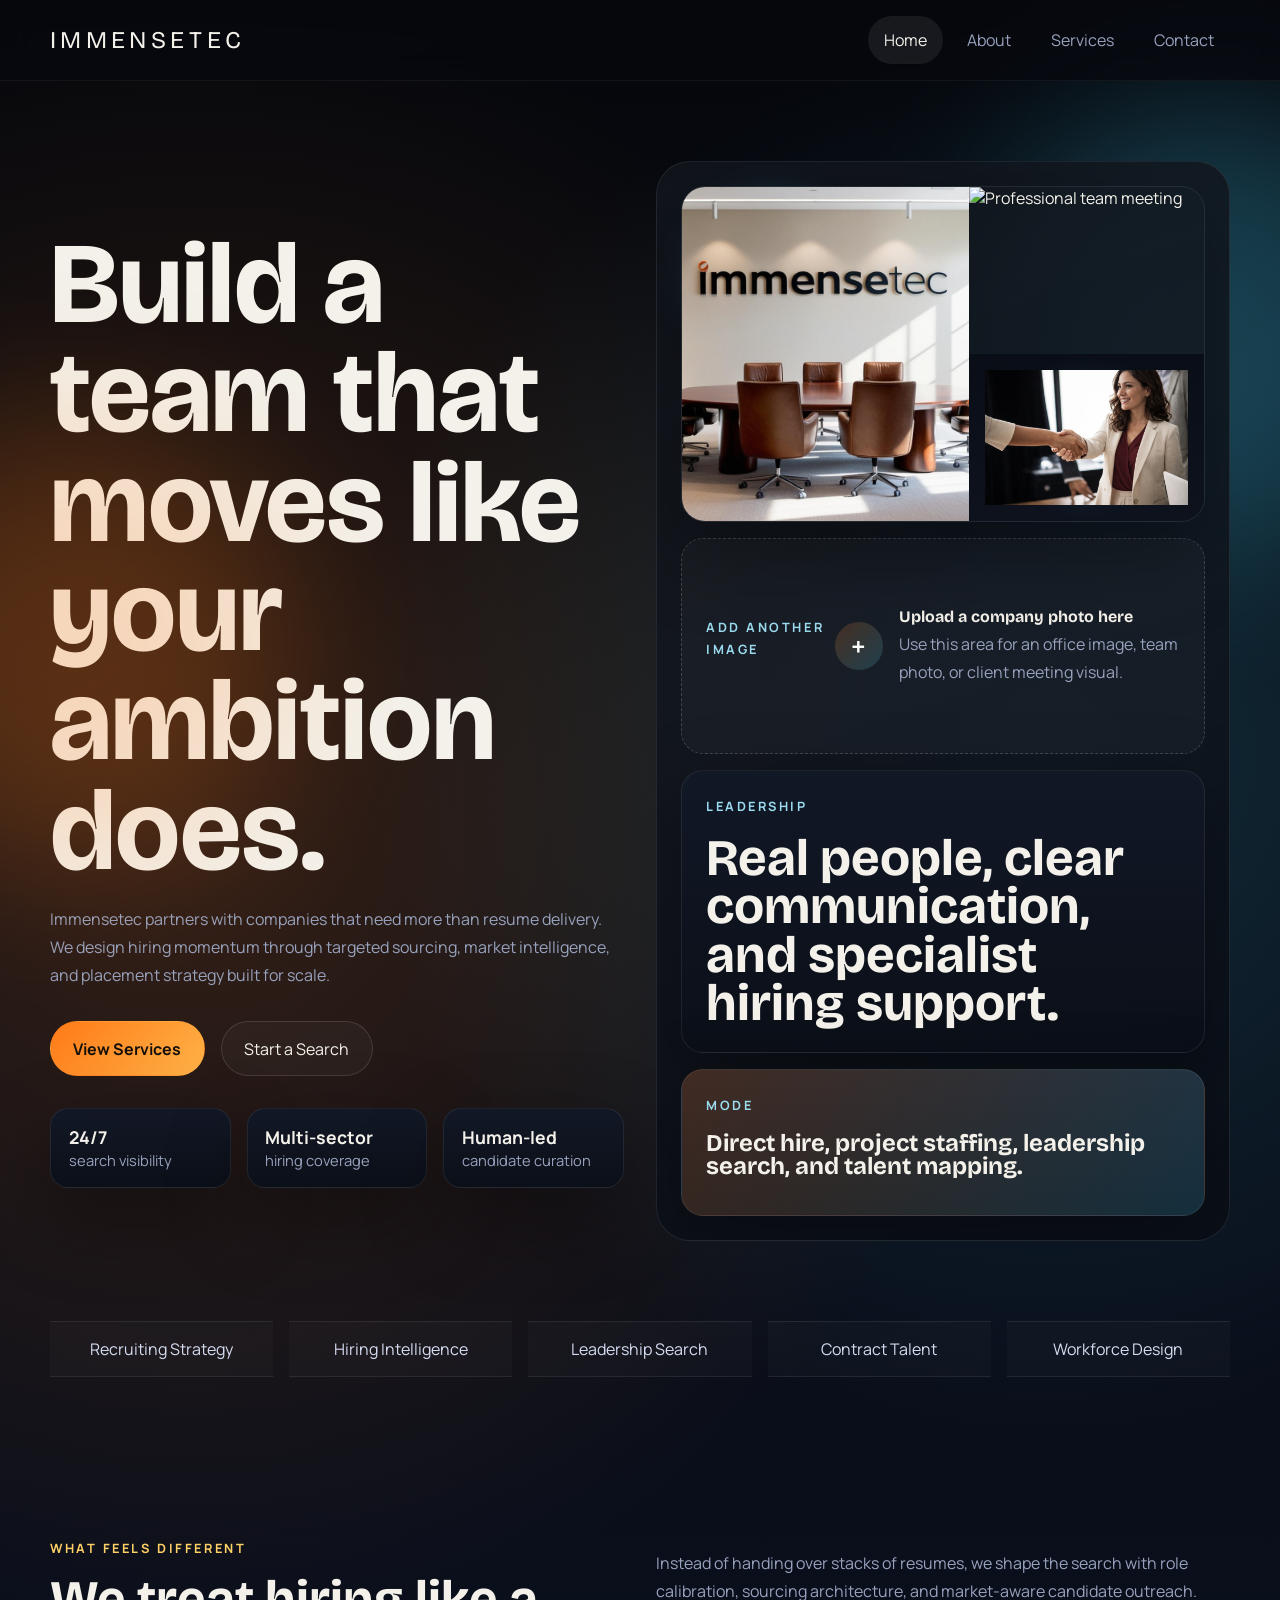
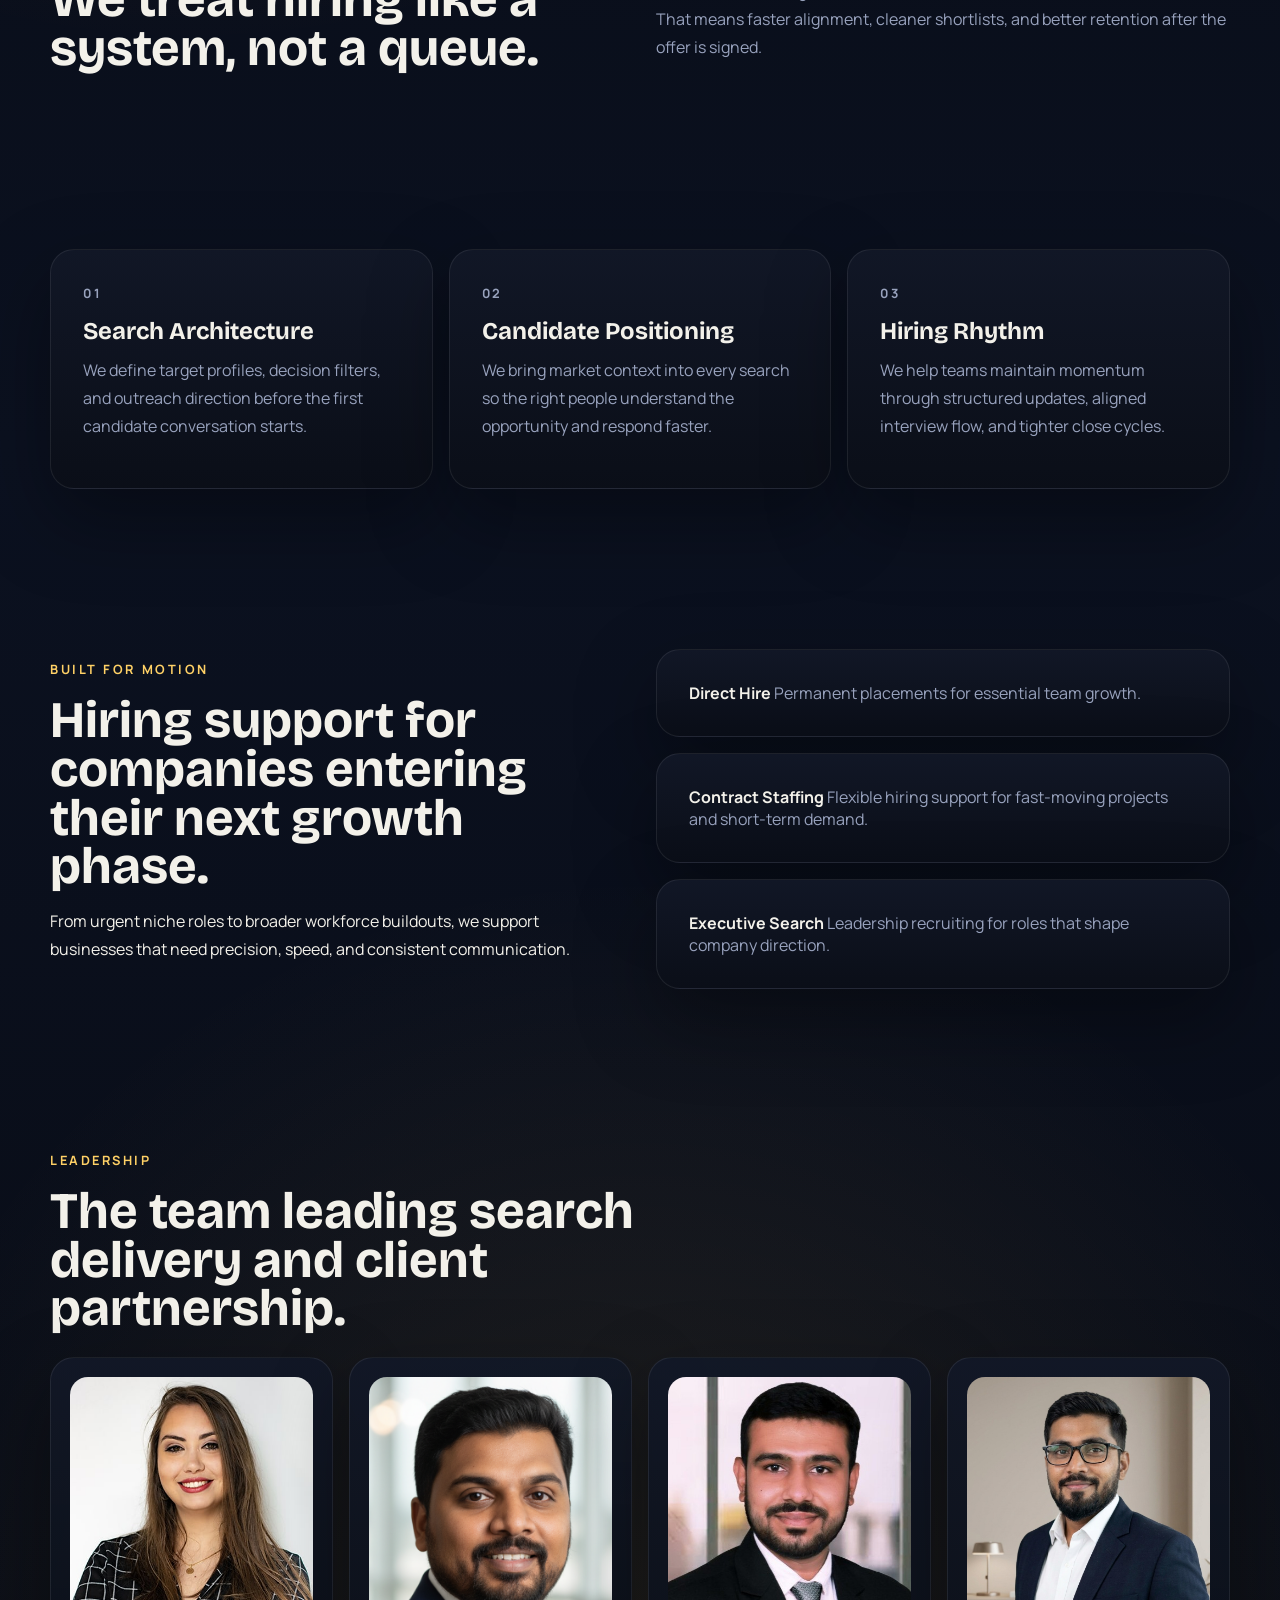
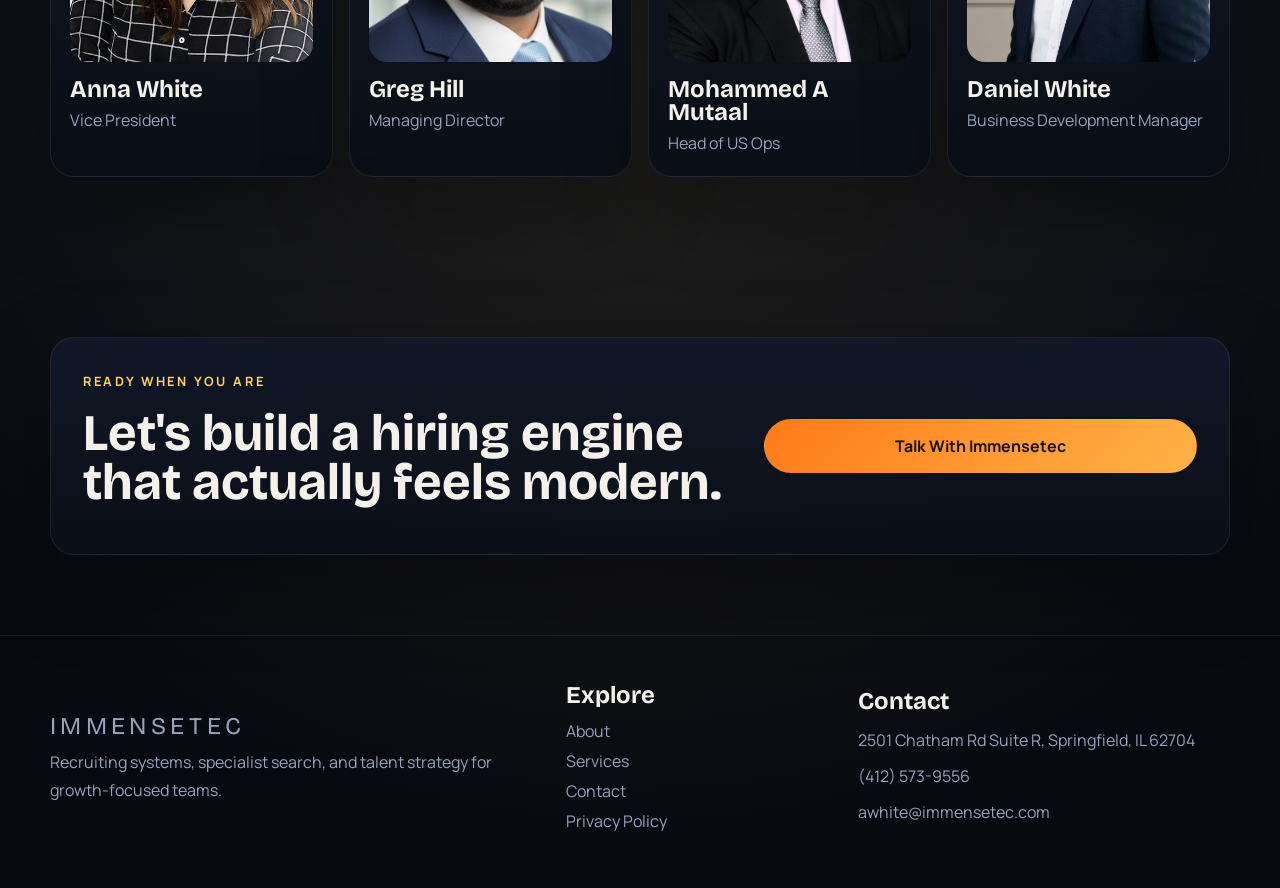
==== index.html @ 8c9cf2b8 "Initial Immensetec website" ====
<!DOCTYPE html>
<html lang="en">
<head>
  <meta charset="UTF-8">
  <meta name="viewport" content="width=device-width, initial-scale=1.0">
  <title>Immensetec | Talent Systems for Fast-Moving Teams</title>
  <meta name="description" content="Immensetec delivers modern recruiting systems, specialist hiring support, and workforce strategy for companies ready to scale with precision.">
  <link rel="preconnect" href="https://fonts.googleapis.com">
  <link rel="preconnect" href="https://fonts.gstatic.com" crossorigin>
  <link href="https://fonts.googleapis.com/css2?family=Bricolage+Grotesque:wght@400;500;600;700;800&family=Manrope:wght@400;500;600;700;800&display=swap" rel="stylesheet">
  <link rel="stylesheet" href="styles.css">
</head>
<body>
  <div class="site-shell">
    <header class="site-header">
      <div class="container nav-bar">
        <a href="index.html" class="brand">IMMENSETEC</a>
        <nav class="site-nav" aria-label="Main navigation">
          <a href="index.html" class="active">Home</a>
          <a href="about.html">About</a>
          <a href="services.html">Services</a>
          <a href="contact.html">Contact</a>
        </nav>
      </div>
    </header>

    <main>
      <section class="hero-section">
        <div class="container hero-layout">
          <div class="hero-copy">
            <p class="kicker"></p>
            <h1>Build a team that moves like your ambition does.</h1>
            <p class="hero-text">
              Immensetec partners with companies that need more than resume delivery.
              We design hiring momentum through targeted sourcing, market intelligence,
              and placement strategy built for scale.
            </p>
            <div class="hero-actions">
              <a href="services.html" class="button button-primary">View Services</a>
              <a href="contact.html" class="button button-secondary">Start a Search</a>
            </div>
            <div class="signal-row">
              <div>
                <strong>24/7</strong>
                <span>search visibility</span>
              </div>
              <div>
                <strong>Multi-sector</strong>
                <span>hiring coverage</span>
              </div>
              <div>
                <strong>Human-led</strong>
                <span>candidate curation</span>
              </div>
            </div>
          </div>

          <div class="hero-panel">
            <div class="panel-glow"></div>
            <div class="photo-mosaic">
              <figure class="mosaic-primary">
                <img src="images/office-cabin.jpeg" alt="Immensetec office space">
              </figure>
              <figure class="mosaic-secondary">
                <img src="images/home-photo-2.jpg" alt="Professional team meeting">
              </figure>
              <figure class="mosaic-tertiary">
                <img src="images/home-photo-3.png" alt="Recruiting workflow visual">
              </figure>
            </div>
            <div class="upload-photo-box">
              <p class="mini-label">Add another image</p>
              <div class="upload-box-inner">
                <span class="upload-icon">+</span>
                <div>
                  <strong>Upload a company photo here</strong>
                  <p>Use this area for an office image, team photo, or client meeting visual.</p>
                </div>
              </div>
            </div>
            <div class="insight-grid">
              <article class="insight-card">
                <p class="mini-label">Leadership</p>
                <h2>Real people, clear communication, and specialist hiring support.</h2>
              </article>
              <article class="insight-card accent-card">
                <p class="mini-label">Mode</p>
                <h3>Direct hire, project staffing, leadership search, and talent mapping.</h3>
              </article>
            </div>
          </div>
        </div>
      </section>

      <section class="strip-section">
        <div class="container strip-grid">
          <span>Recruiting Strategy</span>
          <span>Hiring Intelligence</span>
          <span>Leadership Search</span>
          <span>Contract Talent</span>
          <span>Workforce Design</span>
        </div>
      </section>

      <section class="content-section">
        <div class="container story-layout">
          <div class="story-block">
            <p class="kicker">What feels different</p>
            <h2>We treat hiring like a system, not a queue.</h2>
          </div>
          <div class="story-block story-copy">
            <p>
              Instead of handing over stacks of resumes, we shape the search with
              role calibration, sourcing architecture, and market-aware candidate
              outreach. That means faster alignment, cleaner shortlists, and better
              retention after the offer is signed.
            </p>
          </div>
        </div>
      </section>

      <section class="content-section">
        <div class="container cards-layout">
          <article class="feature-card">
            <p class="card-index">01</p>
            <h3>Search Architecture</h3>
            <p>We define target profiles, decision filters, and outreach direction before the first candidate conversation starts.</p>
          </article>
          <article class="feature-card">
            <p class="card-index">02</p>
            <h3>Candidate Positioning</h3>
            <p>We bring market context into every search so the right people understand the opportunity and respond faster.</p>
          </article>
          <article class="feature-card">
            <p class="card-index">03</p>
            <h3>Hiring Rhythm</h3>
            <p>We help teams maintain momentum through structured updates, aligned interview flow, and tighter close cycles.</p>
          </article>
        </div>
      </section>

      <section class="content-section metrics-section">
        <div class="container metrics-layout">
          <div class="metrics-copy">
            <p class="kicker">Built for motion</p>
            <h2>Hiring support for companies entering their next growth phase.</h2>
            <p>
              From urgent niche roles to broader workforce buildouts, we support
              businesses that need precision, speed, and consistent communication.
            </p>
          </div>
          <div class="metrics-stack">
            <div class="metric-card">
              <strong>Direct Hire</strong>
              <span>Permanent placements for essential team growth.</span>
            </div>
            <div class="metric-card">
              <strong>Contract Staffing</strong>
              <span>Flexible hiring support for fast-moving projects and short-term demand.</span>
            </div>
            <div class="metric-card">
              <strong>Executive Search</strong>
              <span>Leadership recruiting for roles that shape company direction.</span>
            </div>
          </div>
        </div>
      </section>

      <section class="content-section">
        <div class="container">
          <div class="section-intro">
            <p class="kicker">Leadership</p>
            <h2>The team leading search delivery and client partnership.</h2>
          </div>
          <div class="team-showcase leadership-showcase">
            <article class="profile-card">
              <div class="profile-photo">
                <img src="images/team/anna-white.jpg" alt="Anna White">
              </div>
              <h3>Anna White</h3>
              <p>Vice President</p>
            </article>
            <article class="profile-card">
              <div class="profile-photo">
                <img src="images/team/faiyaz.png" alt="Greg Hill">
              </div>
              <h3>Greg Hill</h3>
              <p>Managing Director</p>
            </article>
            <article class="profile-card">
              <div class="profile-photo">
                <img src="images/team/mutaal.jpg" alt="Mohammed A Mutaal">
              </div>
              <h3>Mohammed A Mutaal</h3>
              <p>Head of US Ops</p>
            </article>
            <article class="profile-card">
              <div class="profile-photo">
                <img src="images/team/daniel-white.jpeg" alt="Daniel White">
              </div>
              <h3>Daniel White</h3>
              <p>Business Development Manager</p>
            </article>
          </div>
        </div>
      </section>

      <section class="content-section">
        <div class="container cta-band">
          <div>
            <p class="kicker">Ready when you are</p>
            <h2>Let's build a hiring engine that actually feels modern.</h2>
          </div>
          <a href="contact.html" class="button button-primary">Talk With Immensetec</a>
        </div>
      </section>
    </main>

    <footer class="site-footer">
      <div class="container footer-layout">
        <div>
          <a href="index.html" class="brand footer-brand">IMMENSETEC</a>
          <p>Recruiting systems, specialist search, and talent strategy for growth-focused teams.</p>
        </div>
        <div>
          <h3>Explore</h3>
          <a href="about.html">About</a>
          <a href="services.html">Services</a>
          <a href="contact.html">Contact</a>
          <a href="privacy-policy.html">Privacy Policy</a>
        </div>
        <div>
          <h3>Contact</h3>
          <p>2501 Chatham Rd Suite R, Springfield, IL 62704</p>
          <p>(412) 573-9556</p>
          <p>awhite@immensetec.com</p>
        </div>
      </div>
    </footer>
  </div>
</body>
</html>
---- styles.css ----
:root {
  --bg: #07090f;
  --bg-soft: #0d111b;
  --panel: rgba(15, 20, 32, 0.84);
  --panel-strong: #101626;
  --panel-alt: #161c2e;
  --text: #f3f1ea;
  --muted: #98a2bd;
  --line: rgba(255, 255, 255, 0.08);
  --glow-a: #ff7a18;
  --glow-b: #47d7ff;
  --glow-c: #ffd166;
  --shadow: 0 30px 80px rgba(0, 0, 0, 0.35);
  --radius-xl: 34px;
  --radius-lg: 24px;
  --radius-md: 18px;
}

* {
  box-sizing: border-box;
}

html {
  scroll-behavior: smooth;
}

body {
  margin: 0;
  color: var(--text);
  font-family: "Manrope", sans-serif;
  background:
    radial-gradient(circle at 15% 20%, rgba(255, 122, 24, 0.18), transparent 24%),
    radial-gradient(circle at 82% 18%, rgba(71, 215, 255, 0.16), transparent 20%),
    radial-gradient(circle at 50% 80%, rgba(255, 209, 102, 0.1), transparent 24%),
    linear-gradient(180deg, #05070c 0%, #0b1120 50%, #07090f 100%);
  min-height: 100vh;
}

a {
  color: inherit;
  text-decoration: none;
}

button,
input,
textarea {
  font: inherit;
}

.site-shell {
  position: relative;
  overflow: clip;
}

.site-shell::before,
.site-shell::after {
  content: "";
  position: absolute;
  inset: auto;
  width: 28rem;
  height: 28rem;
  border-radius: 50%;
  filter: blur(80px);
  opacity: 0.22;
  pointer-events: none;
}

.site-shell::before {
  top: 6rem;
  right: -10rem;
  background: var(--glow-b);
}

.site-shell::after {
  top: 26rem;
  left: -10rem;
  background: var(--glow-a);
}

.container {
  width: min(1180px, calc(100% - 2rem));
  margin: 0 auto;
}

.site-header {
  position: sticky;
  top: 0;
  z-index: 20;
  background: rgba(7, 9, 15, 0.72);
  backdrop-filter: blur(18px);
  border-bottom: 1px solid rgba(255, 255, 255, 0.05);
}

.nav-bar {
  display: flex;
  align-items: center;
  justify-content: space-between;
  gap: 1rem;
  padding: 1rem 0;
}

.brand {
  font-family: "Bricolage Grotesque", sans-serif;
  font-size: 1.5rem;
  letter-spacing: 0.18em;
}

.site-nav {
  display: flex;
  flex-wrap: wrap;
  gap: 0.5rem;
}

.site-nav a {
  padding: 0.8rem 1rem;
  border-radius: 999px;
  color: var(--muted);
  transition: 0.25s ease;
}

.site-nav a:hover,
.site-nav a.active {
  color: var(--text);
  background: rgba(255, 255, 255, 0.07);
}

.hero-section,
.content-section,
.page-hero,
.strip-section {
  padding: 5rem 0;
}

.hero-layout,
.metrics-layout,
.contact-layout,
.dual-panel,
.story-layout,
.timeline-layout {
  display: grid;
  grid-template-columns: repeat(2, minmax(0, 1fr));
  gap: 2rem;
  align-items: center;
}

.hero-copy h1,
.page-hero-card h1,
h2,
h3 {
  margin-top: 0;
  font-family: "Bricolage Grotesque", sans-serif;
  line-height: 0.95;
}

.hero-copy h1,
.page-hero-card h1 {
  margin-bottom: 1.2rem;
  font-size: clamp(3.5rem, 9vw, 7.5rem);
}

h2 {
  margin-bottom: 1rem;
  font-size: clamp(2rem, 4vw, 3.4rem);
}

h3 {
  margin-bottom: 0.8rem;
  font-size: 1.5rem;
}

p {
  margin-top: 0;
  line-height: 1.75;
}

.hero-text,
.story-copy p,
.page-hero-card p,
.surface-card p,
.feature-card p,
.service-panel p,
.metric-card span,
.site-footer p,
.site-footer a {
  color: var(--muted);
}

.kicker,
.mini-label,
.card-index {
  margin: 0 0 1rem;
  text-transform: uppercase;
  letter-spacing: 0.2em;
  font-size: 0.8rem;
  font-weight: 700;
}

.kicker {
  color: var(--glow-c);
}

.mini-label {
  color: #9cdcf0;
}

.card-index {
  color: #ffb26b;
}

.hero-actions {
  display: flex;
  flex-wrap: wrap;
  gap: 1rem;
  margin: 2rem 0;
}

.button {
  display: inline-flex;
  align-items: center;
  justify-content: center;
  min-height: 50px;
  padding: 0.95rem 1.4rem;
  border: 1px solid transparent;
  border-radius: 999px;
  cursor: pointer;
  transition: transform 0.25s ease, border-color 0.25s ease, background 0.25s ease;
}

.button:hover {
  transform: translateY(-2px);
}

.button-primary {
  background: linear-gradient(135deg, #ff7a18 0%, #ffb347 100%);
  color: #16100a;
  font-weight: 700;
}

.button-secondary {
  background: rgba(255, 255, 255, 0.03);
  border-color: rgba(255, 255, 255, 0.12);
  color: var(--text);
}

.signal-row,
.strip-grid,
.cards-layout,
.footer-layout {
  display: grid;
  gap: 1rem;
}

.signal-row {
  grid-template-columns: repeat(3, minmax(0, 1fr));
}

.signal-row div,
.metric-card,
.feature-card,
.surface-card,
.service-panel,
.page-hero-card,
.insight-card,
.cta-band {
  border: 1px solid var(--line);
  background: linear-gradient(180deg, rgba(18, 24, 39, 0.95) 0%, rgba(11, 15, 24, 0.95) 100%);
  box-shadow: var(--shadow);
}

.signal-row div {
  padding: 1rem 1.1rem;
  border-radius: var(--radius-md);
}

.signal-row strong {
  display: block;
  font-size: 1.1rem;
}

.signal-row span {
  color: var(--muted);
  font-size: 0.92rem;
}

.hero-panel {
  position: relative;
  padding: 1.5rem;
  min-height: 30rem;
  border-radius: var(--radius-xl);
  background:
    linear-gradient(160deg, rgba(255, 255, 255, 0.04), rgba(255, 255, 255, 0.01)),
    rgba(8, 12, 20, 0.8);
  border: 1px solid rgba(255, 255, 255, 0.08);
  overflow: hidden;
}

.panel-glow {
  position: absolute;
  inset: 1rem auto auto 1rem;
  width: 12rem;
  height: 12rem;
  border-radius: 50%;
  background: radial-gradient(circle, rgba(71, 215, 255, 0.4) 0%, rgba(71, 215, 255, 0) 70%);
  filter: blur(18px);
}

.photo-mosaic {
  position: relative;
  display: grid;
  grid-template-columns: 1.1fr 0.9fr;
  grid-template-rows: 1fr 1fr;
  gap: 0;
  align-items: stretch;
  overflow: hidden;
  border-radius: 24px;
  border: 1px solid rgba(255, 255, 255, 0.08);
  box-shadow: var(--shadow);
}

.photo-mosaic figure {
  margin: 0;
  overflow: hidden;
  min-width: 0;
  min-height: 0;
}

.photo-mosaic img,
.profile-photo img {
  width: 100%;
  height: 100%;
  object-fit: cover;
  display: block;
}

.mosaic-primary img {
  object-position: center;
}

.mosaic-secondary img {
  object-position: center 28%;
}

.mosaic-tertiary img {
  object-fit: contain;
  object-position: center;
  background:
    radial-gradient(circle at center, rgba(71, 215, 255, 0.12), transparent 58%),
    linear-gradient(180deg, rgba(9, 13, 22, 0.96), rgba(13, 18, 29, 0.96));
  padding: 1rem;
}

.mosaic-primary {
  grid-row: span 2;
  min-height: 30rem;
}

.mosaic-secondary {
  min-height: 15rem;
}

.mosaic-tertiary {
  min-height: 15rem;
}

.insight-grid {
  display: grid;
  gap: 1rem;
  margin-top: 1rem;
}

.insight-card {
  padding: 1.5rem;
  border-radius: 22px;
}

.upload-photo-box {
  margin-top: 1rem;
  min-height: 13.5rem;
  padding: 1.5rem;
  border-radius: 22px;
  border: 1px dashed rgba(255, 255, 255, 0.18);
  background: rgba(255, 255, 255, 0.03);
  display: flex;
  align-items: center;
}

.upload-box-inner {
  display: flex;
  align-items: center;
  gap: 1rem;
  width: 100%;
}

.upload-box-inner strong {
  display: block;
  margin-bottom: 0.25rem;
  font-family: "Bricolage Grotesque", sans-serif;
}

.upload-box-inner p {
  margin-bottom: 0;
  color: var(--muted);
}

.upload-icon {
  display: inline-flex;
  align-items: center;
  justify-content: center;
  width: 3rem;
  height: 3rem;
  border-radius: 50%;
  background: linear-gradient(135deg, rgba(255, 122, 24, 0.2), rgba(71, 215, 255, 0.18));
  color: #fff;
  font-size: 1.6rem;
  font-weight: 700;
  flex-shrink: 0;
}

.insight-card h2 {
  margin-bottom: 0;
}

.accent-card {
  background:
    linear-gradient(135deg, rgba(255, 122, 24, 0.2), rgba(71, 215, 255, 0.16)),
    linear-gradient(180deg, rgba(18, 24, 39, 0.95) 0%, rgba(11, 15, 24, 0.95) 100%);
}

.strip-section {
  padding-top: 0;
}

.strip-grid {
  grid-template-columns: repeat(5, minmax(0, 1fr));
}

.strip-grid span {
  padding: 1rem 1.2rem;
  border-top: 1px solid var(--line);
  border-bottom: 1px solid var(--line);
  color: #d5dcf1;
  text-align: center;
  background: rgba(255, 255, 255, 0.02);
}

.story-block,
.metrics-copy {
  max-width: 36rem;
}

.section-intro {
  max-width: 42rem;
  margin-bottom: 1.5rem;
}

.cards-layout {
  grid-template-columns: repeat(3, minmax(0, 1fr));
}

.feature-card,
.surface-card,
.service-panel,
.page-hero-card,
.metric-card,
.cta-band {
  padding: 2rem;
  border-radius: var(--radius-lg);
}

.team-showcase {
  display: grid;
  grid-template-columns: repeat(4, minmax(0, 1fr));
  gap: 1rem;
}

.leadership-showcase {
  grid-template-columns: repeat(4, minmax(0, 1fr));
}

.tech-showcase {
  grid-template-columns: repeat(5, minmax(0, 1fr));
  max-width: none;
}

.compact-showcase {
  grid-template-columns: repeat(5, minmax(0, 1fr));
  gap: 0.75rem;
}

.profile-card {
  padding: 1.2rem;
  border-radius: 24px;
  border: 1px solid var(--line);
  background: linear-gradient(180deg, rgba(18, 24, 39, 0.92) 0%, rgba(10, 14, 22, 0.96) 100%);
  box-shadow: var(--shadow);
}

.profile-card h3 {
  margin-top: 1rem;
  margin-bottom: 0.35rem;
}

.profile-card p {
  margin-bottom: 0;
  color: var(--muted);
}

.profile-photo {
  overflow: hidden;
  border-radius: 18px;
  aspect-ratio: 4 / 4.7;
  background: linear-gradient(135deg, rgba(255, 122, 24, 0.12), rgba(71, 215, 255, 0.12));
}

.placeholder-photo {
  display: grid;
  place-items: center;
}

.blank-photo {
  background: linear-gradient(135deg, rgba(255, 255, 255, 0.03), rgba(255, 122, 24, 0.05));
}

.soft-placeholder {
  position: relative;
  display: grid;
  place-items: center;
  background:
    radial-gradient(circle at 30% 30%, rgba(71, 215, 255, 0.14), transparent 42%),
    radial-gradient(circle at 70% 70%, rgba(255, 122, 24, 0.16), transparent 44%),
    linear-gradient(135deg, rgba(255, 255, 255, 0.03), rgba(255, 122, 24, 0.05));
}

.soft-placeholder span {
  font-family: "Bricolage Grotesque", sans-serif;
  font-size: 1.6rem;
  font-weight: 700;
  letter-spacing: 0.08em;
  color: #e9edf8;
}

.compact-showcase .profile-card {
  padding: 0.9rem;
  border-radius: 18px;
}

.compact-showcase .profile-photo {
  border-radius: 14px;
  aspect-ratio: 4 / 4.2;
}

.compact-showcase .profile-card h3 {
  margin-top: 0.8rem;
  margin-bottom: 0.2rem;
  font-size: 1.1rem;
}

.compact-showcase .profile-card p {
  font-size: 0.9rem;
  line-height: 1.5;
}

.placeholder-photo span {
  font-family: "Bricolage Grotesque", sans-serif;
  font-size: 2rem;
  font-weight: 700;
  color: #ffd4af;
}

.metrics-stack,
.services-stack,
.timeline-list,
.industry-cloud {
  display: grid;
  gap: 1rem;
}

.industry-cloud {
  grid-template-columns: repeat(3, minmax(0, 1fr));
}

.industry-cloud span {
  padding: 1rem 1.2rem;
  border-radius: 999px;
  border: 1px solid var(--line);
  background: rgba(255, 255, 255, 0.03);
  color: #dfe6f7;
  text-align: center;
}

.privacy-layout {
  display: grid;
  grid-template-columns: 1fr;
}

.privacy-card {
  max-width: 920px;
}

.privacy-card a {
  color: #9cdcf0;
}

.policy-list {
  margin: 0 0 1.5rem;
  padding-left: 1.25rem;
  color: var(--muted);
}

.policy-list li {
  margin-bottom: 0.85rem;
  line-height: 1.75;
}

.timeline-item {
  display: grid;
  grid-template-columns: auto 1fr;
  gap: 1rem;
  align-items: start;
  padding: 1.25rem 0;
  border-bottom: 1px solid rgba(255, 255, 255, 0.08);
}

.timeline-item span {
  display: inline-flex;
  align-items: center;
  justify-content: center;
  width: 3rem;
  height: 3rem;
  border-radius: 50%;
  background: rgba(255, 179, 71, 0.12);
  color: #ffb26b;
  font-weight: 700;
}

.service-panel {
  display: grid;
  grid-template-columns: 0.9fr 1.1fr;
  gap: 1.5rem;
  align-items: center;
}

.contact-form {
  display: grid;
  gap: 0.8rem;
}

.contact-form label {
  font-size: 0.95rem;
  color: #d6deef;
}

.contact-form input,
.contact-form textarea {
  width: 100%;
  padding: 0.95rem 1rem;
  border-radius: 14px;
  border: 1px solid rgba(255, 255, 255, 0.08);
  background: rgba(255, 255, 255, 0.03);
  color: var(--text);
}

.contact-form input::placeholder,
.contact-form textarea::placeholder {
  color: #7f89a3;
}

.contact-form input:focus,
.contact-form textarea:focus {
  outline: 2px solid rgba(71, 215, 255, 0.3);
  border-color: rgba(71, 215, 255, 0.35);
}

.cta-band,
.footer-layout {
  display: grid;
  grid-template-columns: 1.2fr 0.8fr;
  align-items: center;
  gap: 2rem;
}

.site-footer {
  padding: 3rem 0;
  border-top: 1px solid rgba(255, 255, 255, 0.06);
}

.footer-layout {
  grid-template-columns: 1.3fr 0.7fr 1fr;
}

.footer-brand {
  display: inline-block;
  margin-bottom: 1rem;
}

.site-footer h3 {
  margin-top: 0;
  margin-bottom: 0.8rem;
  font-family: "Bricolage Grotesque", sans-serif;
}

.site-footer a,
.site-footer p {
  display: block;
  margin-bottom: 0.5rem;
}

@media (max-width: 980px) {
  .hero-layout,
  .metrics-layout,
  .contact-layout,
  .dual-panel,
  .story-layout,
  .timeline-layout,
  .service-panel,
  .cta-band,
  .footer-layout,
  .cards-layout,
  .strip-grid,
  .signal-row,
  .team-showcase,
  .industry-cloud {
    grid-template-columns: 1fr;
  }

  .nav-bar {
    flex-direction: column;
    align-items: flex-start;
  }

  .hero-panel {
    min-height: auto;
  }

  .insight-grid {
    margin-top: 2rem;
  }

  .photo-mosaic {
    grid-template-columns: 1fr;
    grid-template-rows: none;
  }

  .mosaic-primary,
  .mosaic-secondary,
  .mosaic-tertiary {
    min-height: 16rem;
  }

  .tech-showcase {
    grid-template-columns: 1fr;
    max-width: none;
  }
}

@media (max-width: 640px) {
  .hero-section,
  .content-section,
  .page-hero,
  .strip-section {
    padding: 4rem 0;
  }

  .site-nav {
    width: 100%;
  }

  .site-nav a {
    flex: 1 1 calc(50% - 0.5rem);
    text-align: center;
  }

  .brand {
    font-size: 1.25rem;
  }
}
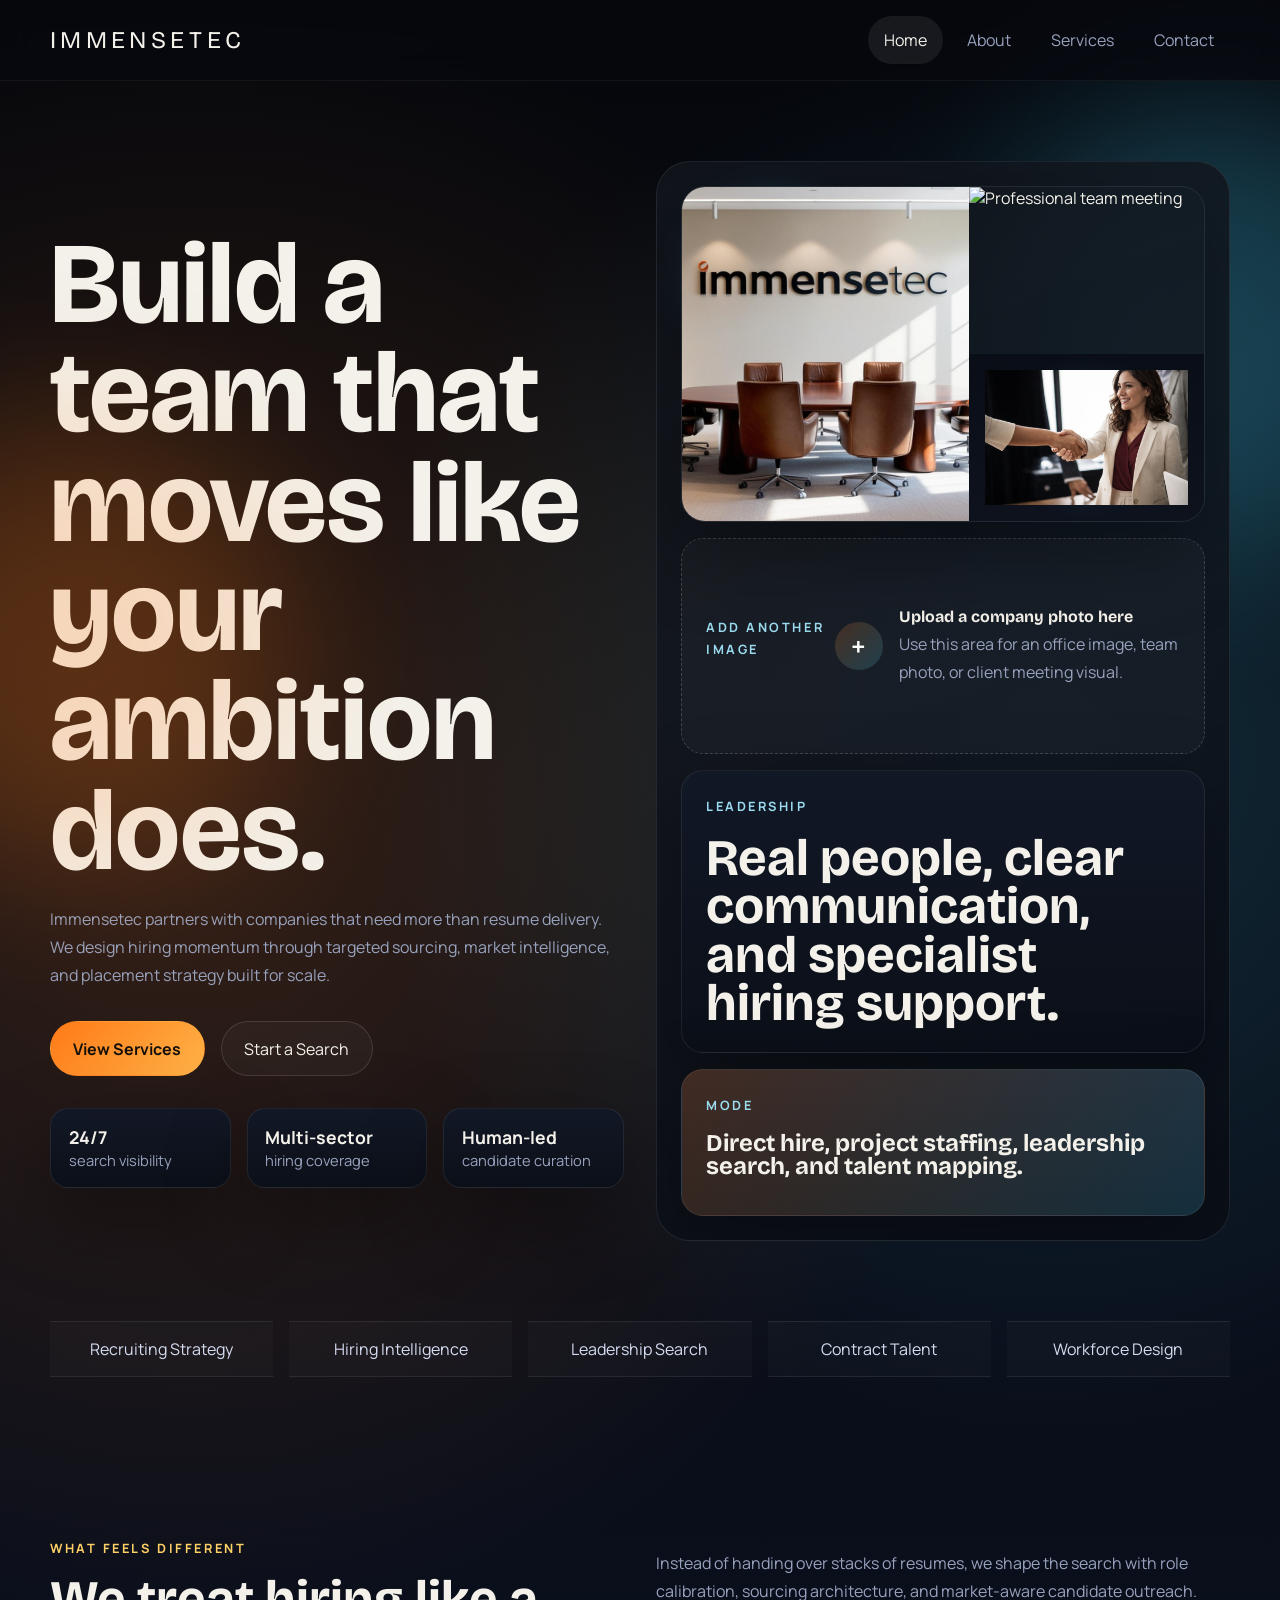
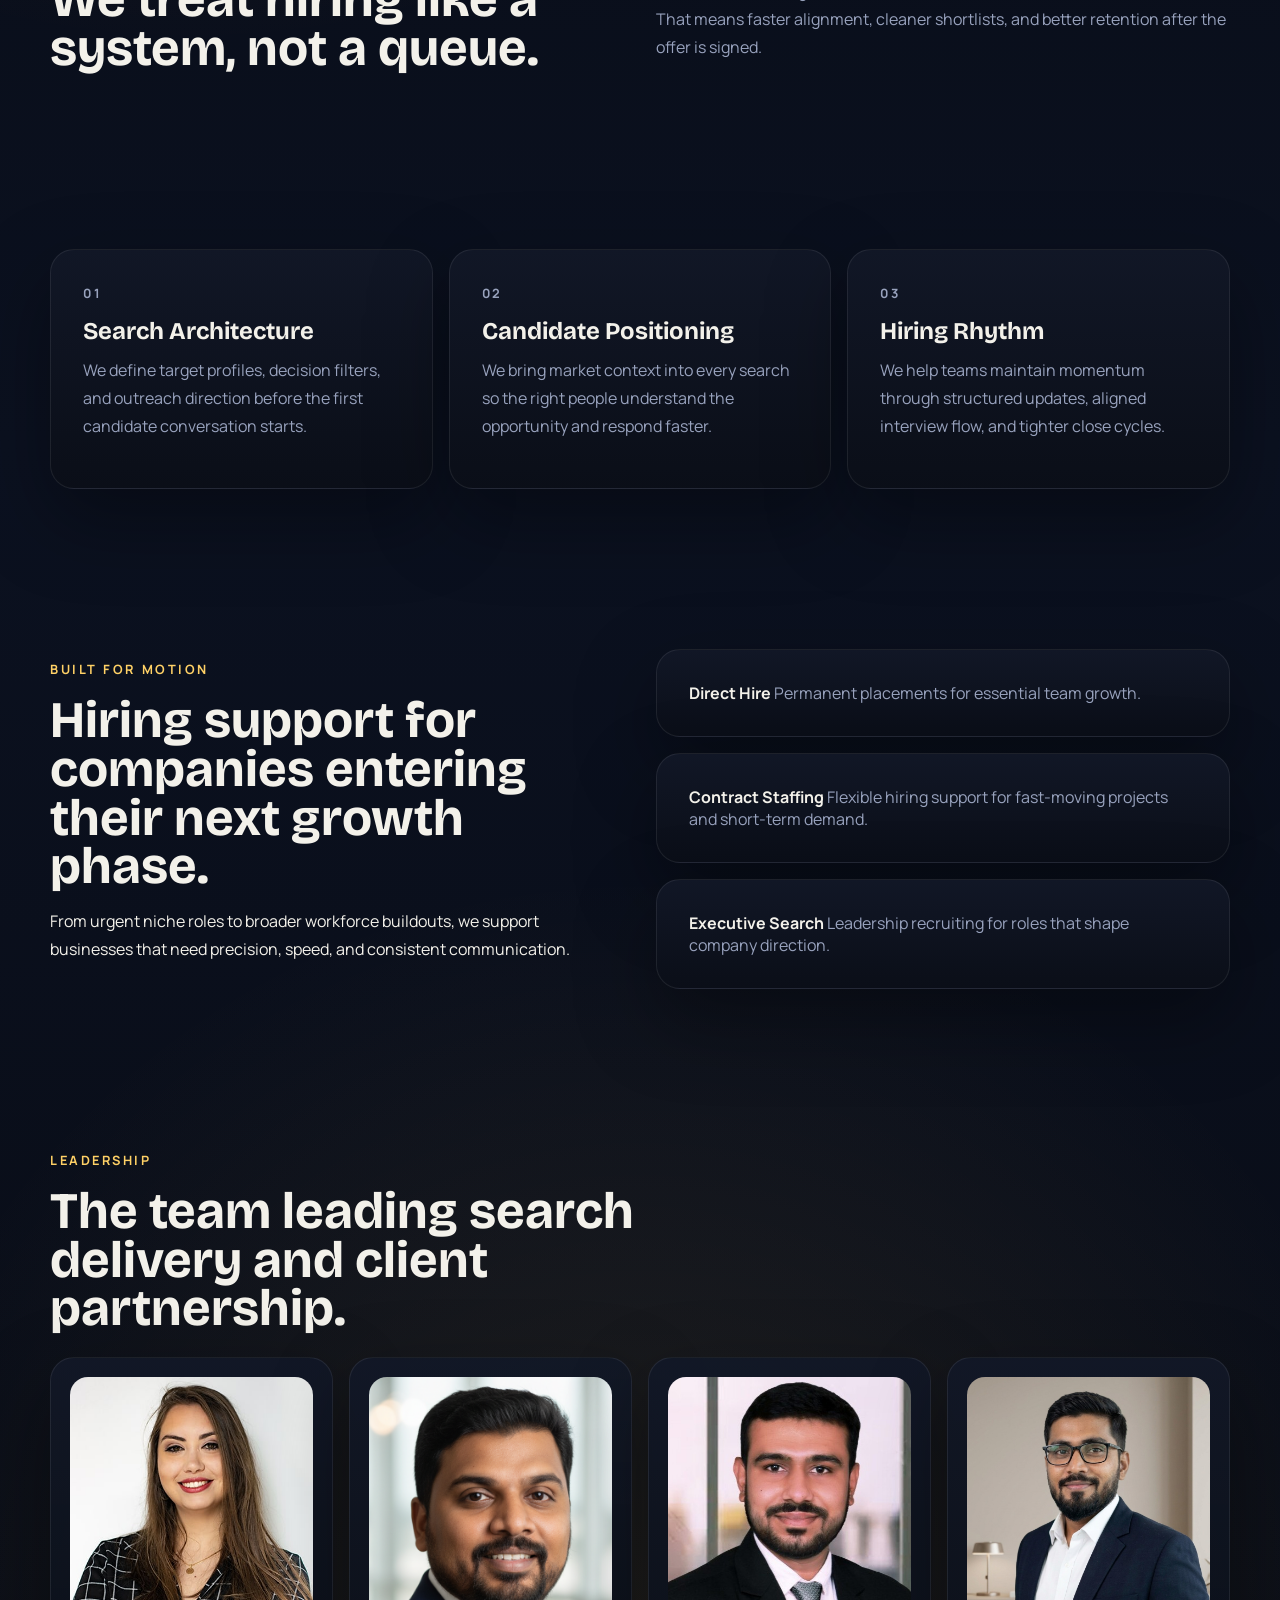
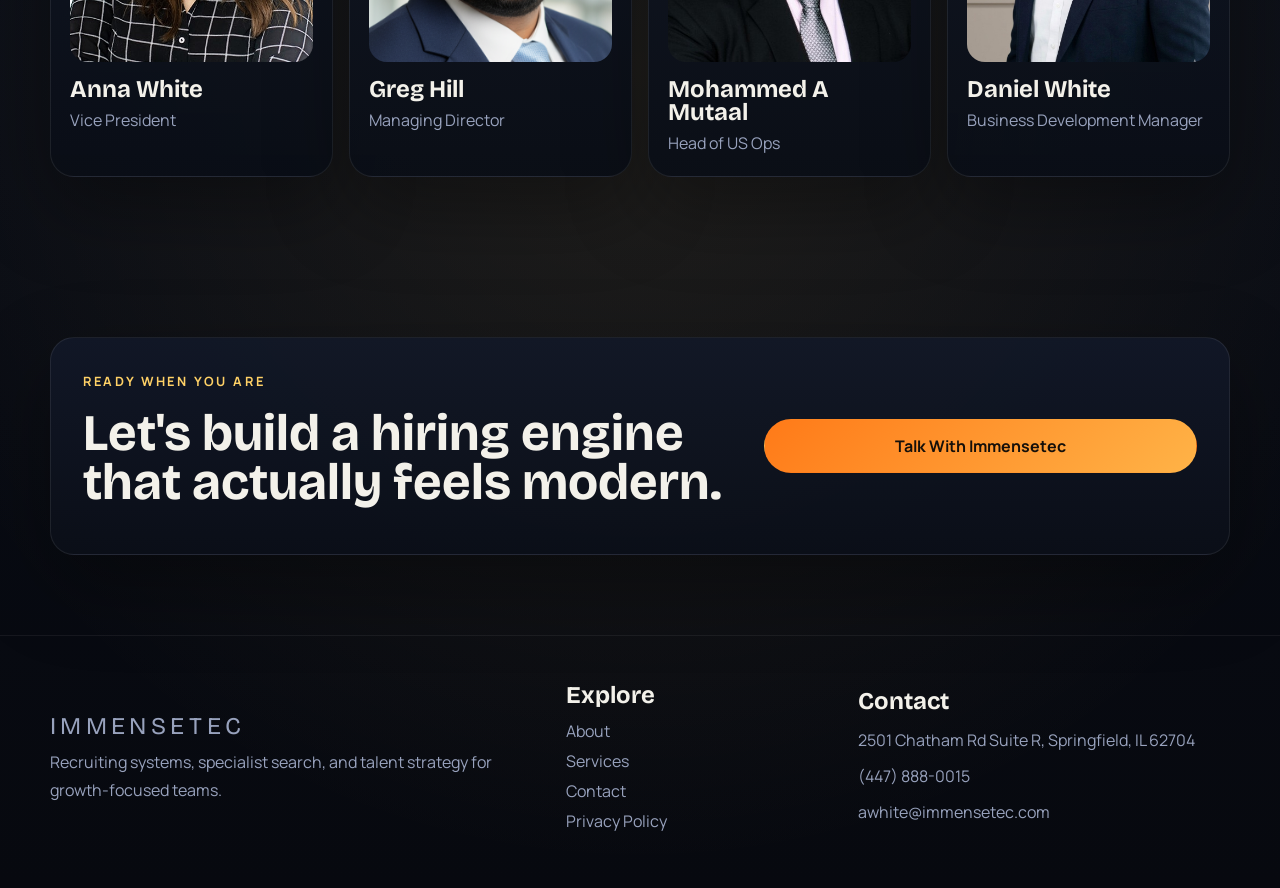
==== commit 15fb7951: "made some changes for contact page" ====
--- a/index.html
+++ b/index.html
@@ -232,7 +232,7 @@
         <div>
           <h3>Contact</h3>
           <p>2501 Chatham Rd Suite R, Springfield, IL 62704</p>
-          <p>(412) 573-9556</p>
+          <p>(447) 888-0015</p>
           <p>awhite@immensetec.com</p>
         </div>
       </div>
--- a/styles.css
+++ b/styles.css
@@ -671,6 +671,13 @@
   border-color: rgba(71, 215, 255, 0.35);
 }
 
+.form-consent {
+  margin: 0.25rem 0 0;
+  font-size: 0.9rem;
+  line-height: 1.6;
+  color: var(--muted);
+}
+
 .cta-band,
 .footer-layout {
   display: grid;
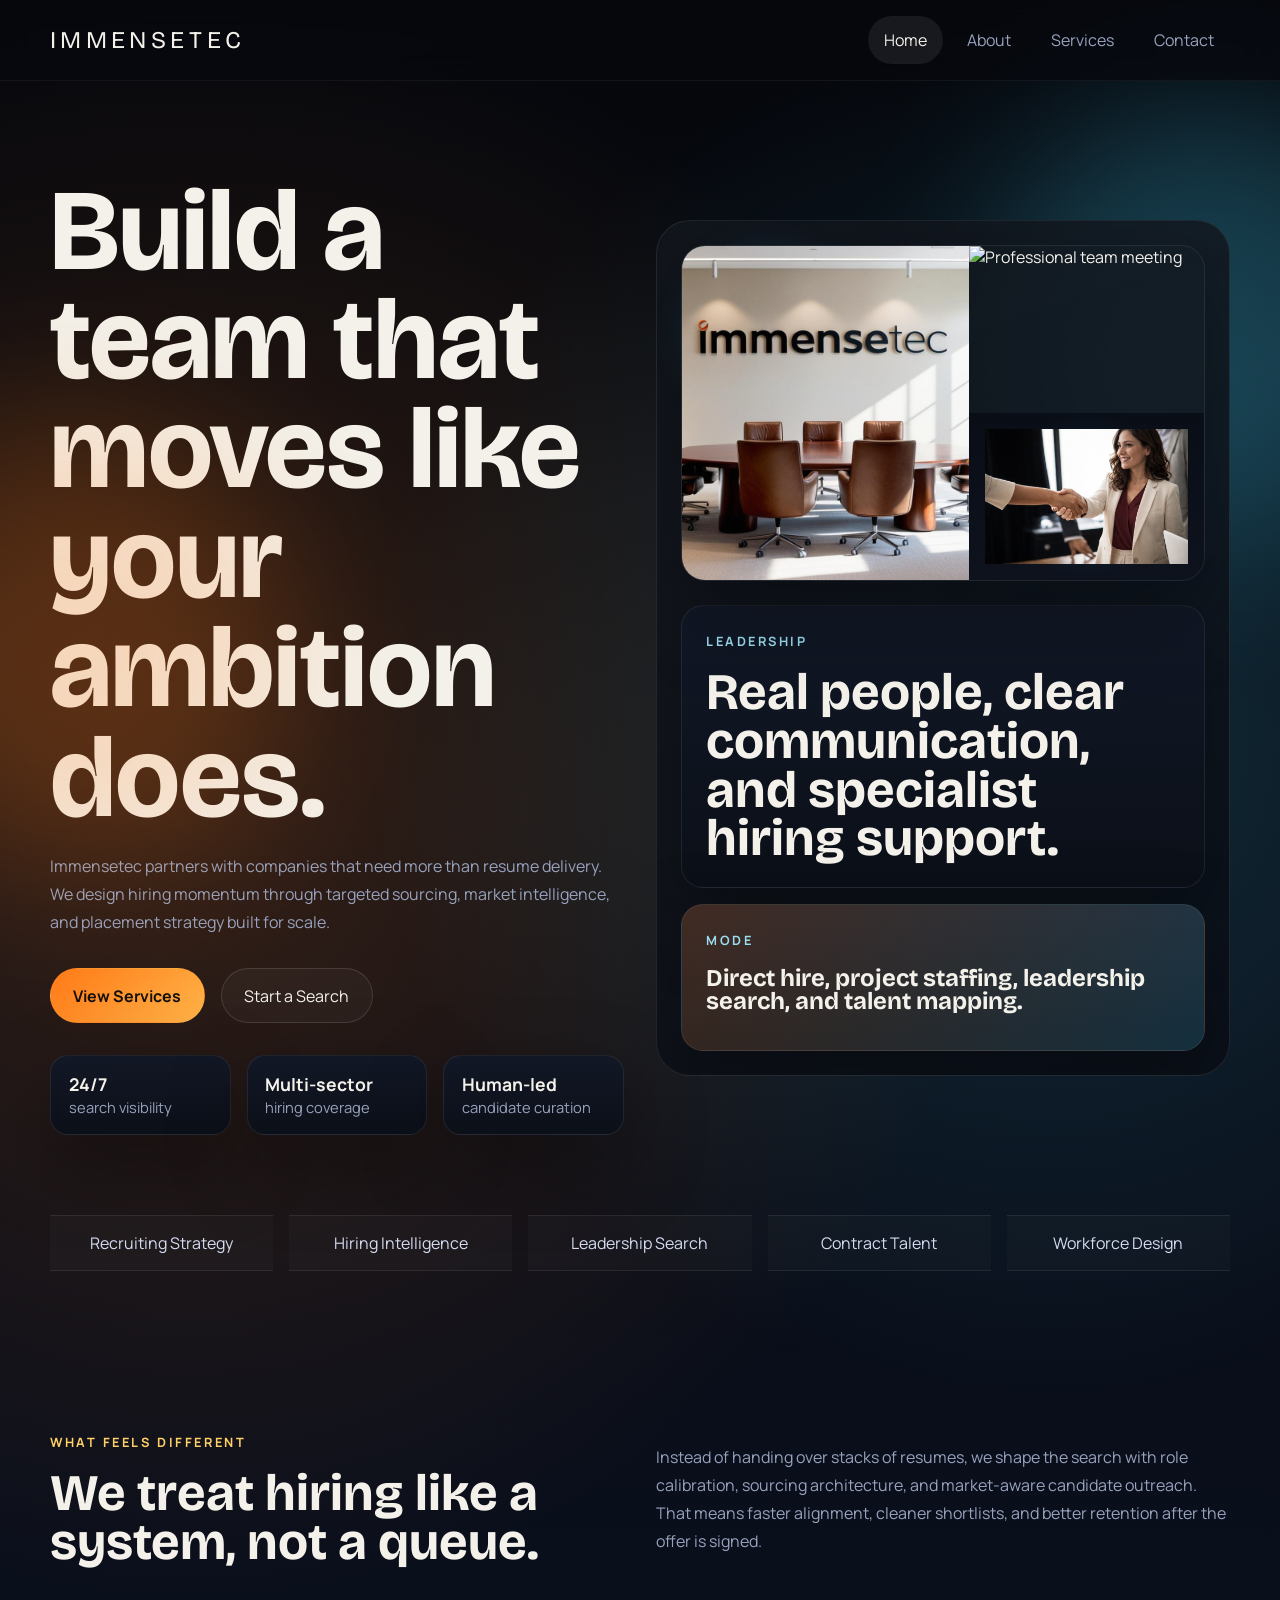
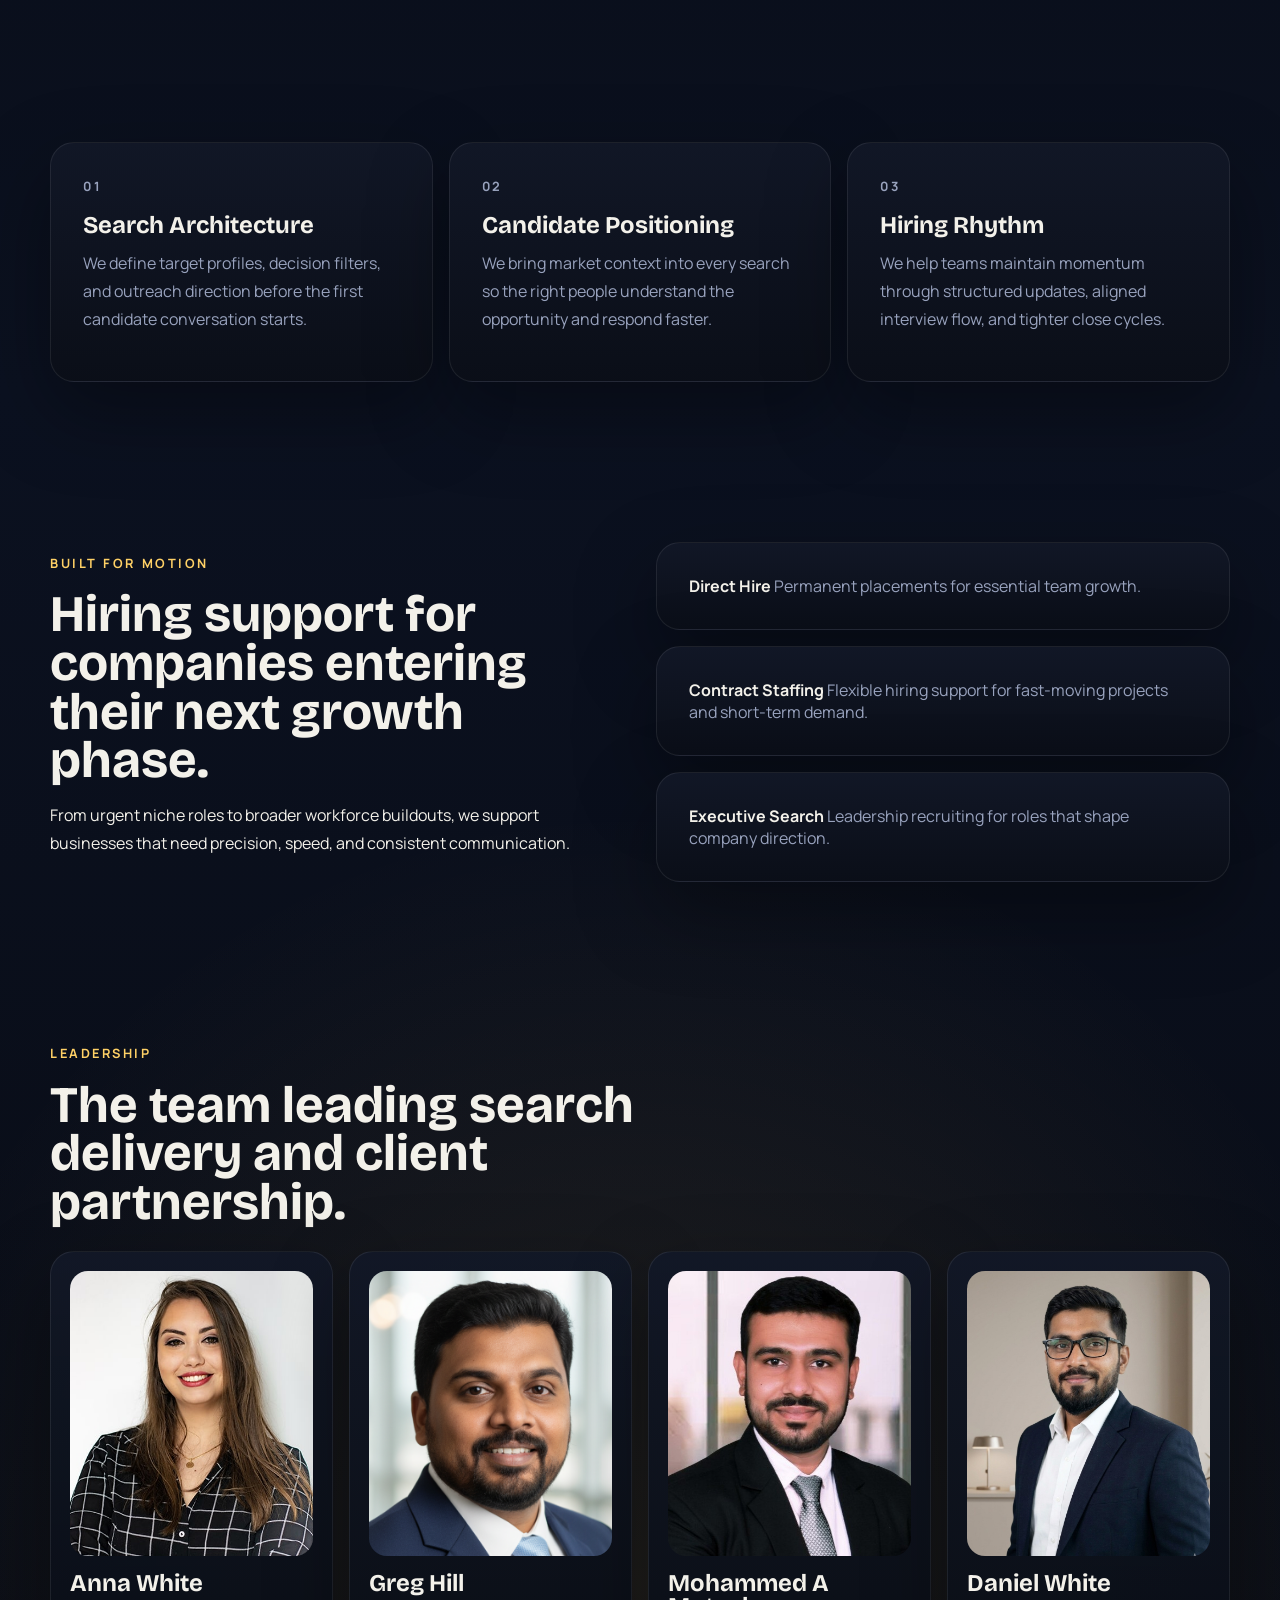
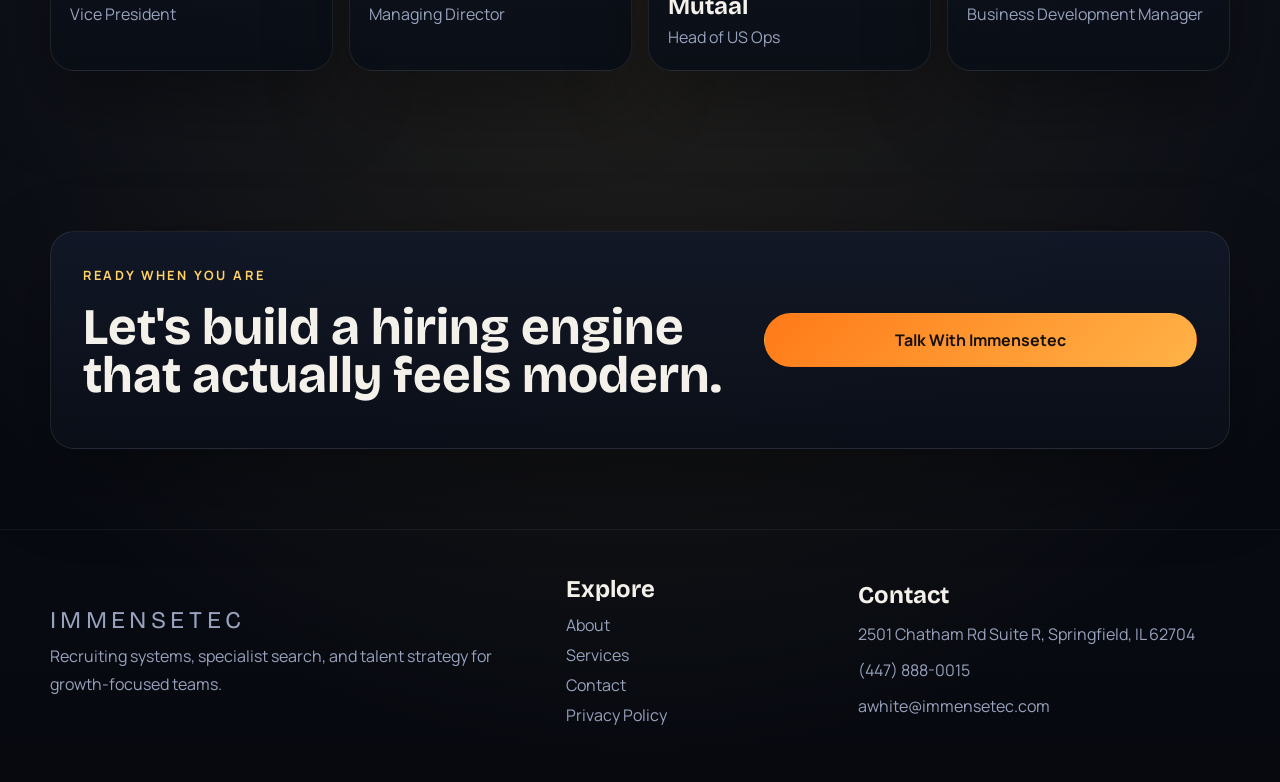
==== commit 363737fd: "removed an additional box from the home page" ====
--- a/index.html
+++ b/index.html
@@ -68,16 +68,6 @@
                 <img src="images/home-photo-3.png" alt="Recruiting workflow visual">
               </figure>
             </div>
-            <div class="upload-photo-box">
-              <p class="mini-label">Add another image</p>
-              <div class="upload-box-inner">
-                <span class="upload-icon">+</span>
-                <div>
-                  <strong>Upload a company photo here</strong>
-                  <p>Use this area for an office image, team photo, or client meeting visual.</p>
-                </div>
-              </div>
-            </div>
             <div class="insight-grid">
               <article class="insight-card">
                 <p class="mini-label">Leadership</p>
--- a/styles.css
+++ b/styles.css
@@ -365,55 +365,12 @@
 .insight-grid {
   display: grid;
   gap: 1rem;
-  margin-top: 1rem;
+  margin-top: 1.5rem;
 }
 
 .insight-card {
   padding: 1.5rem;
   border-radius: 22px;
-}
-
-.upload-photo-box {
-  margin-top: 1rem;
-  min-height: 13.5rem;
-  padding: 1.5rem;
-  border-radius: 22px;
-  border: 1px dashed rgba(255, 255, 255, 0.18);
-  background: rgba(255, 255, 255, 0.03);
-  display: flex;
-  align-items: center;
-}
-
-.upload-box-inner {
-  display: flex;
-  align-items: center;
-  gap: 1rem;
-  width: 100%;
-}
-
-.upload-box-inner strong {
-  display: block;
-  margin-bottom: 0.25rem;
-  font-family: "Bricolage Grotesque", sans-serif;
-}
-
-.upload-box-inner p {
-  margin-bottom: 0;
-  color: var(--muted);
-}
-
-.upload-icon {
-  display: inline-flex;
-  align-items: center;
-  justify-content: center;
-  width: 3rem;
-  height: 3rem;
-  border-radius: 50%;
-  background: linear-gradient(135deg, rgba(255, 122, 24, 0.2), rgba(71, 215, 255, 0.18));
-  color: #fff;
-  font-size: 1.6rem;
-  font-weight: 700;
-  flex-shrink: 0;
 }
 
 .insight-card h2 {
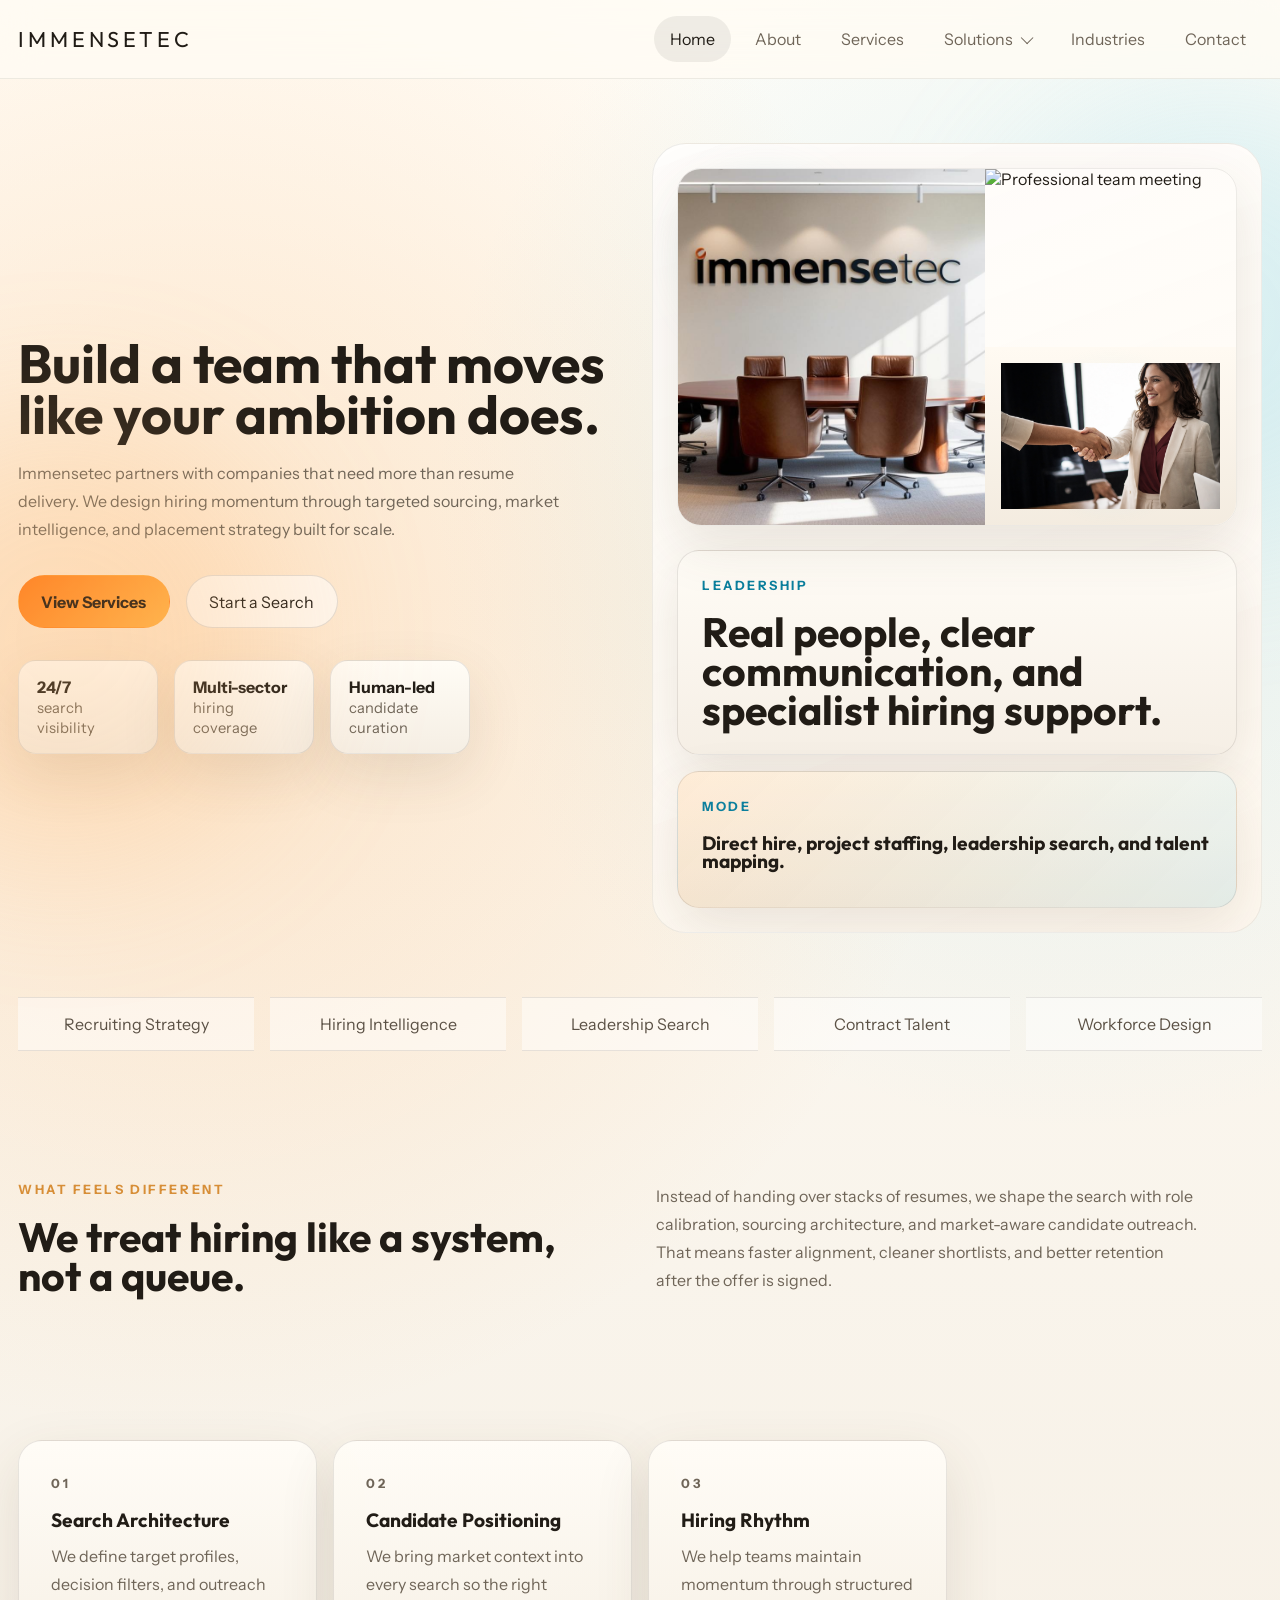
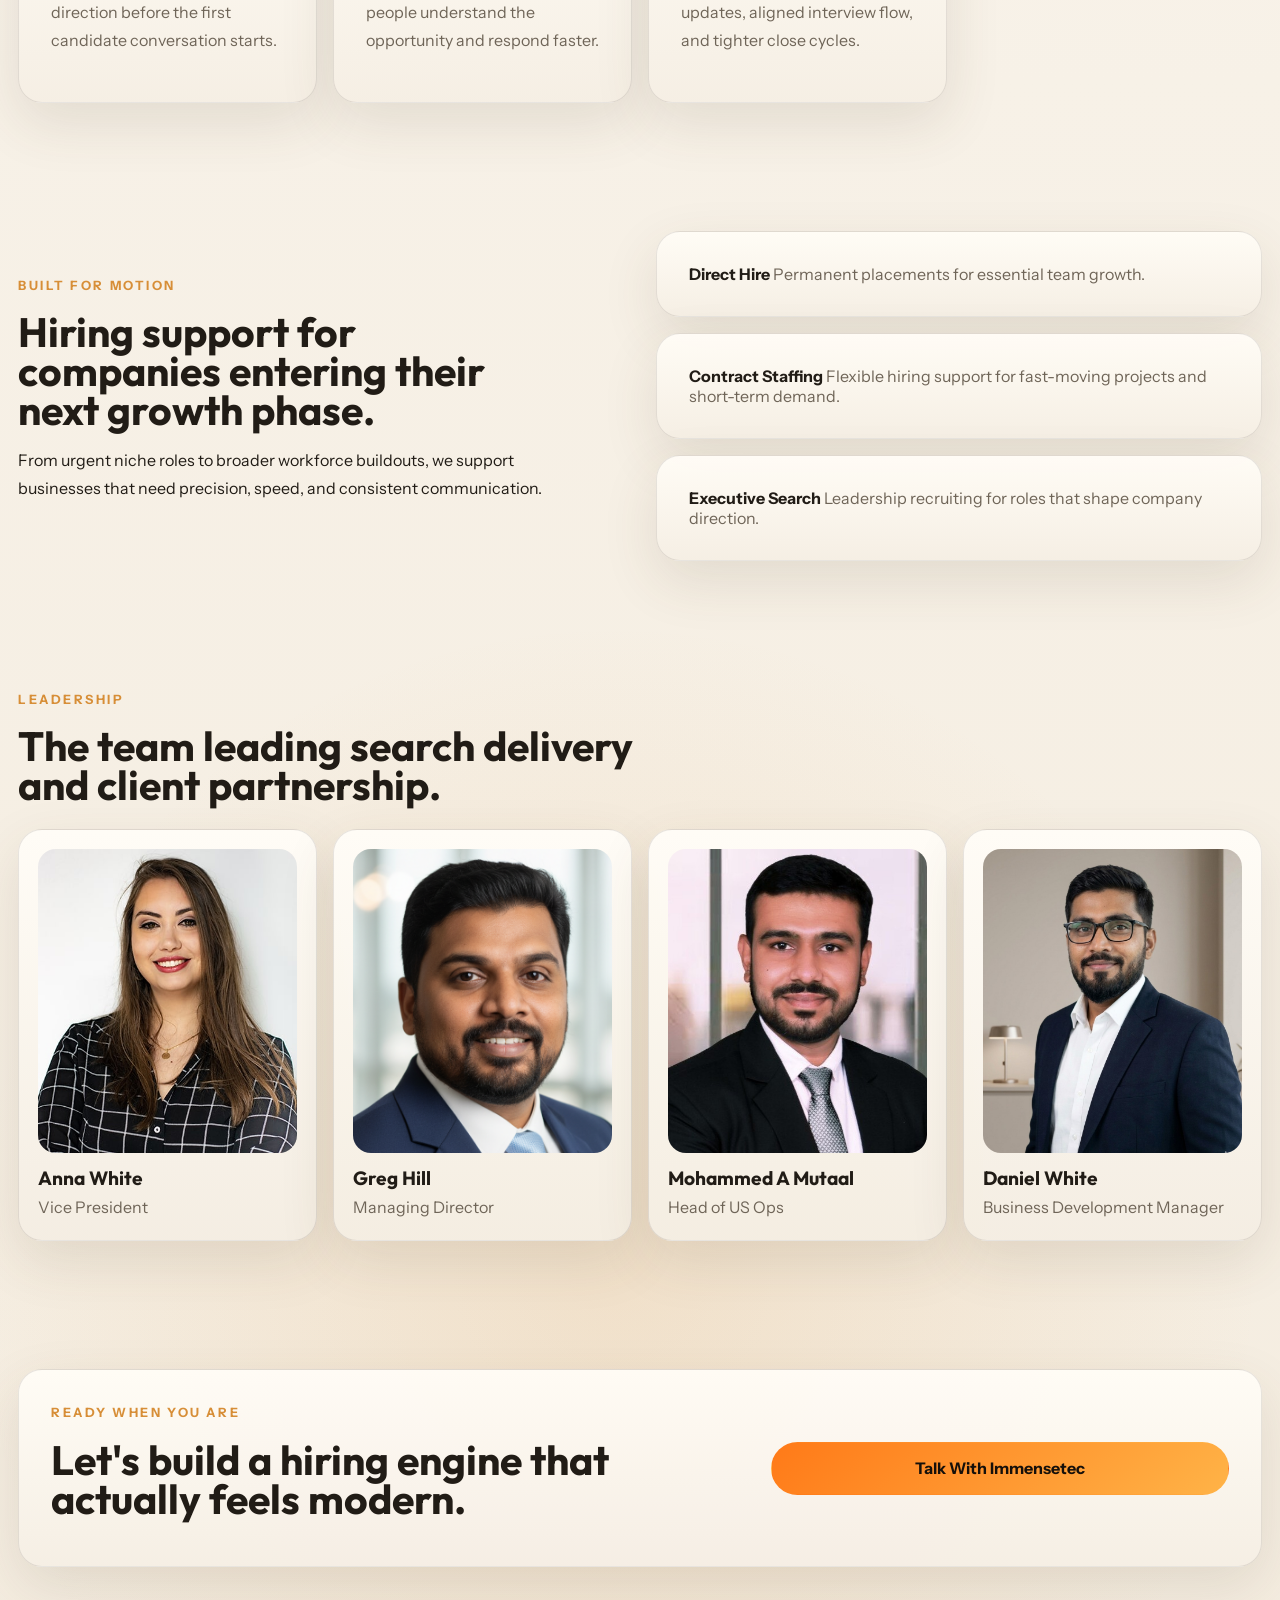
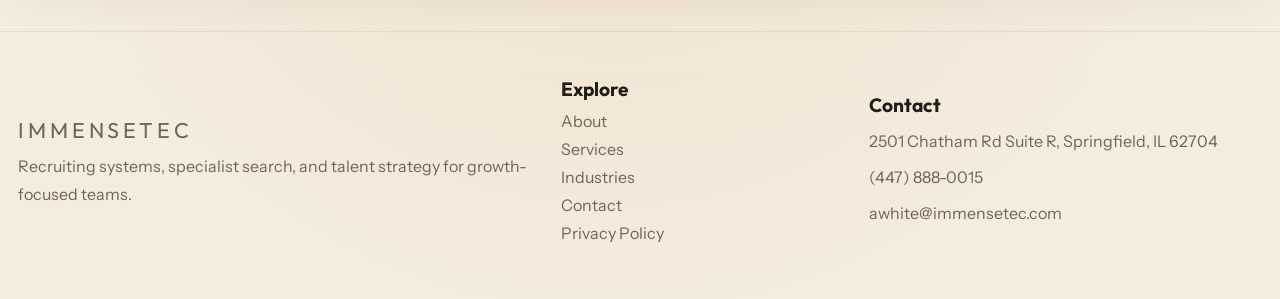
==== commit b8047a57: "added an indutries page changed color" ====
--- a/index.html
+++ b/index.html
@@ -7,7 +7,7 @@
   <meta name="description" content="Immensetec delivers modern recruiting systems, specialist hiring support, and workforce strategy for companies ready to scale with precision.">
   <link rel="preconnect" href="https://fonts.googleapis.com">
   <link rel="preconnect" href="https://fonts.gstatic.com" crossorigin>
-  <link href="https://fonts.googleapis.com/css2?family=Bricolage+Grotesque:wght@400;500;600;700;800&family=Manrope:wght@400;500;600;700;800&display=swap" rel="stylesheet">
+  <link href="https://fonts.googleapis.com/css2?family=Outfit:wght@400;500;600;700;800&family=Instrument+Sans:wght@400;500;600;700&display=swap" rel="stylesheet">
   <link rel="stylesheet" href="styles.css">
 </head>
 <body>
@@ -19,6 +19,55 @@
           <a href="index.html" class="active">Home</a>
           <a href="about.html">About</a>
           <a href="services.html">Services</a>
+          <div class="nav-dropdown">
+            <button class="nav-dropdown-toggle" type="button" aria-expanded="false" aria-controls="solutions-menu">
+              Solutions
+              <span class="nav-caret" aria-hidden="true"></span>
+            </button>
+            <div class="nav-dropdown-menu" id="solutions-menu">
+              <div class="nav-dropdown-column">
+                <p class="nav-dropdown-title">Services</p>
+                <a href="services.html">Manufacturing & Industrial</a>
+                <a href="services.html">Financial </a>
+                <a href="services.html">Healthcare & Medical</a>
+                <a href="services.html">Construction & Infrastructure</a>
+                <a href="services.html">Engineering</a>
+                <a href="services.html">Oil & Gas</a>
+              </div>
+              <div class="nav-dropdown-column nav-dropdown-column-wide">
+                <p class="nav-dropdown-title">Business Challenges</p>
+                <div class="nav-dropdown-cards">
+                  <a href="services.html" class="nav-dropdown-card">
+                    <strong>Direct Hire</strong>
+                    <span>Targeted recruiting for essential permanent roles.</span>
+                  </a>
+                  <a href="services.html" class="nav-dropdown-card">
+                    <strong>Permanent Hire</strong>
+                    <span>Long-term placements built for stability and growth.</span>
+                  </a>
+                  <a href="services.html" class="nav-dropdown-card">
+                    <strong>Fulltime Hire</strong>
+                    <span>Full-cycle hiring support for core team expansion.</span>
+                  </a>
+                  <a href="services.html" class="nav-dropdown-card">
+                    <strong>Resume Finder</strong>
+                    <span>Focused candidate identification for hard-to-fill searches.</span>
+                  </a>
+                </div>
+              </div>
+              <div class="nav-dropdown-column">
+                <p class="nav-dropdown-title">Industry Focus</p>
+                <a href="industries.html">Manufacturing</a>
+                <a href="industries.html">Technology</a>
+                <a href="industries.html">Finance</a>
+                <a href="industries.html">Hospitality</a>
+                <a href="industries.html">Healthcare</a>
+                <a href="industries.html">Engineering</a>
+                <a href="industries.html" class="nav-dropdown-viewall">View all</a>
+              </div>
+            </div>
+          </div>
+          <a href="industries.html">Industries</a>
           <a href="contact.html">Contact</a>
         </nav>
       </div>
@@ -216,6 +265,7 @@
           <h3>Explore</h3>
           <a href="about.html">About</a>
           <a href="services.html">Services</a>
+          <a href="industries.html">Industries</a>
           <a href="contact.html">Contact</a>
           <a href="privacy-policy.html">Privacy Policy</a>
         </div>
@@ -228,5 +278,11 @@
       </div>
     </footer>
   </div>
+  <script src="nav.js"></script>
 </body>
 </html>
+
+
+
+
+
--- a/styles.css
+++ b/styles.css
@@ -1,16 +1,16 @@
 :root {
-  --bg: #07090f;
-  --bg-soft: #0d111b;
-  --panel: rgba(15, 20, 32, 0.84);
-  --panel-strong: #101626;
-  --panel-alt: #161c2e;
-  --text: #f3f1ea;
-  --muted: #98a2bd;
-  --line: rgba(255, 255, 255, 0.08);
-  --glow-a: #ff7a18;
-  --glow-b: #47d7ff;
-  --glow-c: #ffd166;
-  --shadow: 0 30px 80px rgba(0, 0, 0, 0.35);
+  --bg: #f8f4ec;
+  --bg-soft: #fffdf8;
+  --panel: rgba(255, 252, 246, 0.92);
+  --panel-strong: #fffaf2;
+  --panel-alt: #f4efe5;
+  --text: #211c16;
+  --muted: #6f6558;
+  --line: rgba(33, 28, 22, 0.1);
+  --glow-a: #ffb467;
+  --glow-b: #8fd8ea;
+  --glow-c: #d78e37;
+  --shadow: 0 20px 55px rgba(83, 63, 38, 0.12);
   --radius-xl: 34px;
   --radius-lg: 24px;
   --radius-md: 18px;
@@ -27,12 +27,12 @@
 body {
   margin: 0;
   color: var(--text);
-  font-family: "Manrope", sans-serif;
+  font-family: "Instrument Sans", sans-serif;
   background:
-    radial-gradient(circle at 15% 20%, rgba(255, 122, 24, 0.18), transparent 24%),
-    radial-gradient(circle at 82% 18%, rgba(71, 215, 255, 0.16), transparent 20%),
-    radial-gradient(circle at 50% 80%, rgba(255, 209, 102, 0.1), transparent 24%),
-    linear-gradient(180deg, #05070c 0%, #0b1120 50%, #07090f 100%);
+    radial-gradient(circle at 14% 18%, rgba(255, 180, 103, 0.3), transparent 26%),
+    radial-gradient(circle at 84% 14%, rgba(143, 216, 234, 0.24), transparent 20%),
+    radial-gradient(circle at 48% 82%, rgba(215, 142, 55, 0.14), transparent 22%),
+    linear-gradient(180deg, #fffdf8 0%, #f7f1e7 48%, #f4ecdf 100%);
   min-height: 100vh;
 }
 
@@ -78,7 +78,7 @@
 }
 
 .container {
-  width: min(1180px, calc(100% - 2rem));
+  width: min(1280px, calc(100% - clamp(1rem, 3vw, 2.25rem)));
   margin: 0 auto;
 }
 
@@ -86,9 +86,9 @@
   position: sticky;
   top: 0;
   z-index: 20;
-  background: rgba(7, 9, 15, 0.72);
+  background: rgba(255, 251, 244, 0.78);
   backdrop-filter: blur(18px);
-  border-bottom: 1px solid rgba(255, 255, 255, 0.05);
+  border-bottom: 1px solid rgba(33, 28, 22, 0.08);
 }
 
 .nav-bar {
@@ -100,8 +100,8 @@
 }
 
 .brand {
-  font-family: "Bricolage Grotesque", sans-serif;
-  font-size: 1.5rem;
+  font-family: "Outfit", sans-serif;
+  font-size: 1.35rem;
   letter-spacing: 0.18em;
 }
 
@@ -109,6 +109,7 @@
   display: flex;
   flex-wrap: wrap;
   gap: 0.5rem;
+  align-items: center;
 }
 
 .site-nav a {
@@ -121,14 +122,155 @@
 .site-nav a:hover,
 .site-nav a.active {
   color: var(--text);
-  background: rgba(255, 255, 255, 0.07);
+  background: rgba(33, 28, 22, 0.07);
+}
+
+.nav-dropdown {
+  position: relative;
+}
+
+.nav-dropdown-toggle {
+  display: inline-flex;
+  align-items: center;
+  gap: 0.55rem;
+  padding: 0.8rem 1rem;
+  border: 0;
+  border-radius: 999px;
+  background: transparent;
+  color: var(--muted);
+  cursor: pointer;
+  transition: 0.25s ease;
+}
+
+.nav-dropdown-toggle:hover,
+.nav-dropdown:hover .nav-dropdown-toggle,
+.nav-dropdown.is-open .nav-dropdown-toggle {
+  color: var(--text);
+  background: rgba(33, 28, 22, 0.07);
+}
+
+.nav-caret {
+  width: 0.55rem;
+  height: 0.55rem;
+  border-right: 1.5px solid currentColor;
+  border-bottom: 1.5px solid currentColor;
+  transform: rotate(45deg) translateY(-1px);
+  transition: transform 0.25s ease;
+}
+
+.nav-dropdown:hover .nav-caret,
+.nav-dropdown.is-open .nav-caret {
+  transform: rotate(225deg) translateY(-1px);
+}
+
+.nav-dropdown-menu {
+  position: absolute;
+  top: calc(100% + 0.9rem);
+  right: -9rem;
+  z-index: 40;
+  width: min(72rem, calc(100vw - 2rem));
+  padding: 1.5rem;
+  display: grid;
+  grid-template-columns: 0.9fr 1.35fr 0.9fr;
+  gap: 1.5rem;
+  border: 1px solid rgba(33, 28, 22, 0.09);
+  border-radius: 26px;
+  background: rgba(255, 252, 247, 0.97);
+  box-shadow: var(--shadow);
+  backdrop-filter: blur(18px);
+  opacity: 0;
+  visibility: hidden;
+  pointer-events: none;
+  transform: translateY(10px);
+  transition: opacity 0.2s ease, transform 0.2s ease, visibility 0.2s ease;
+}
+
+.nav-dropdown:hover .nav-dropdown-menu,
+.nav-dropdown:focus-within .nav-dropdown-menu,
+.nav-dropdown.is-open .nav-dropdown-menu {
+  opacity: 1;
+  visibility: visible;
+  pointer-events: auto;
+  transform: translateY(0);
+}
+
+.nav-dropdown-column {
+  display: grid;
+  align-content: start;
+  gap: 0.25rem;
+}
+
+.nav-dropdown-column-wide {
+  gap: 0.85rem;
+}
+
+.nav-dropdown-title {
+  margin: 0 0 0.45rem;
+  color: var(--text);
+  font-family: "Outfit", sans-serif;
+  font-size: 1.5rem;
+  line-height: 1;
+}
+
+.nav-dropdown-column > a,
+.nav-dropdown-viewall {
+  padding: 0.75rem 0.9rem;
+  border-radius: 14px;
+  color: #4e4438;
+  transition: 0.2s ease;
+}
+
+.nav-dropdown-column > a:hover,
+.nav-dropdown-viewall:hover {
+  background: rgba(33, 28, 22, 0.05);
+  color: var(--text);
+}
+
+.nav-dropdown-viewall {
+  color: #b86f27;
+}
+
+.nav-dropdown-cards {
+  display: grid;
+  grid-template-columns: repeat(2, minmax(0, 1fr));
+  gap: 0.85rem;
+}
+
+.nav-dropdown-card {
+  min-height: 9rem;
+  padding: 1rem;
+  display: grid;
+  align-content: start;
+  gap: 0.55rem;
+  border-radius: 18px;
+  border: 1px solid rgba(33, 28, 22, 0.08);
+  background: linear-gradient(180deg, rgba(255, 251, 245, 0.98) 0%, rgba(244, 237, 226, 0.98) 100%);
+  transition: 0.2s ease;
+}
+
+.nav-dropdown-card:hover {
+  transform: translateY(-2px);
+  border-color: rgba(255, 178, 107, 0.35);
+}
+
+.nav-dropdown-card strong {
+  color: var(--text);
+  font-family: "Outfit", sans-serif;
+  font-size: 1.1rem;
+  line-height: 1.05;
+}
+
+.nav-dropdown-card span {
+  color: var(--muted);
+  font-size: 0.92rem;
+  line-height: 1.5;
 }
 
 .hero-section,
 .content-section,
 .page-hero,
 .strip-section {
-  padding: 5rem 0;
+  padding: clamp(3.5rem, 5vw, 5rem) 0;
 }
 
 .hero-layout,
@@ -143,29 +285,42 @@
   align-items: center;
 }
 
+.hero-layout {
+  grid-template-columns: minmax(0, 0.95fr) minmax(0, 1.05fr);
+  gap: clamp(1.5rem, 3vw, 3rem);
+}
+
+.hero-copy {
+  max-width: min(100%, 38rem);
+}
+
+.hero-copy > * {
+  max-width: 100%;
+}
+
 .hero-copy h1,
 .page-hero-card h1,
 h2,
 h3 {
   margin-top: 0;
-  font-family: "Bricolage Grotesque", sans-serif;
+  font-family: "Outfit", sans-serif;
   line-height: 0.95;
 }
 
 .hero-copy h1,
 .page-hero-card h1 {
   margin-bottom: 1.2rem;
-  font-size: clamp(3.5rem, 9vw, 7.5rem);
+  font-size: clamp(2.3rem, 4.6vw, 4.6rem);
 }
 
 h2 {
   margin-bottom: 1rem;
-  font-size: clamp(2rem, 4vw, 3.4rem);
+  font-size: clamp(1.7rem, 3.2vw, 2.7rem);
 }
 
 h3 {
   margin-bottom: 0.8rem;
-  font-size: 1.5rem;
+  font-size: 1.2rem;
 }
 
 p {
@@ -200,7 +355,7 @@
 }
 
 .mini-label {
-  color: #9cdcf0;
+  color: #0b7f9d;
 }
 
 .card-index {
@@ -237,8 +392,8 @@
 }
 
 .button-secondary {
-  background: rgba(255, 255, 255, 0.03);
-  border-color: rgba(255, 255, 255, 0.12);
+  background: rgba(255, 255, 255, 0.62);
+  border-color: rgba(33, 28, 22, 0.12);
   color: var(--text);
 }
 
@@ -251,7 +406,11 @@
 }
 
 .signal-row {
-  grid-template-columns: repeat(3, minmax(0, 1fr));
+  grid-template-columns: repeat(4, minmax(0, 1fr));
+}
+
+.hero-copy .hero-text {
+  max-width: 34rem;
 }
 
 .signal-row div,
@@ -263,7 +422,7 @@
 .insight-card,
 .cta-band {
   border: 1px solid var(--line);
-  background: linear-gradient(180deg, rgba(18, 24, 39, 0.95) 0%, rgba(11, 15, 24, 0.95) 100%);
+  background: linear-gradient(180deg, rgba(255, 252, 246, 0.96) 0%, rgba(245, 238, 228, 0.96) 100%);
   box-shadow: var(--shadow);
 }
 
@@ -274,7 +433,7 @@
 
 .signal-row strong {
   display: block;
-  font-size: 1.1rem;
+  font-size: 1rem;
 }
 
 .signal-row span {
@@ -284,13 +443,13 @@
 
 .hero-panel {
   position: relative;
-  padding: 1.5rem;
-  min-height: 30rem;
+  padding: clamp(1rem, 2vw, 1.5rem);
+  min-height: clamp(26rem, 42vw, 33rem);
   border-radius: var(--radius-xl);
   background:
-    linear-gradient(160deg, rgba(255, 255, 255, 0.04), rgba(255, 255, 255, 0.01)),
-    rgba(8, 12, 20, 0.8);
-  border: 1px solid rgba(255, 255, 255, 0.08);
+    linear-gradient(160deg, rgba(255, 255, 255, 0.72), rgba(255, 248, 239, 0.8)),
+    rgba(255, 250, 242, 0.92);
+  border: 1px solid rgba(33, 28, 22, 0.08);
   overflow: hidden;
 }
 
@@ -300,7 +459,7 @@
   width: 12rem;
   height: 12rem;
   border-radius: 50%;
-  background: radial-gradient(circle, rgba(71, 215, 255, 0.4) 0%, rgba(71, 215, 255, 0) 70%);
+  background: radial-gradient(circle, rgba(143, 216, 234, 0.45) 0%, rgba(143, 216, 234, 0) 70%);
   filter: blur(18px);
 }
 
@@ -313,7 +472,7 @@
   align-items: stretch;
   overflow: hidden;
   border-radius: 24px;
-  border: 1px solid rgba(255, 255, 255, 0.08);
+  border: 1px solid rgba(33, 28, 22, 0.08);
   box-shadow: var(--shadow);
 }
 
@@ -344,22 +503,22 @@
   object-fit: contain;
   object-position: center;
   background:
-    radial-gradient(circle at center, rgba(71, 215, 255, 0.12), transparent 58%),
-    linear-gradient(180deg, rgba(9, 13, 22, 0.96), rgba(13, 18, 29, 0.96));
+    radial-gradient(circle at center, rgba(143, 216, 234, 0.16), transparent 58%),
+    linear-gradient(180deg, rgba(255, 250, 242, 0.96), rgba(243, 235, 223, 0.96));
   padding: 1rem;
 }
 
 .mosaic-primary {
   grid-row: span 2;
-  min-height: 30rem;
+  min-height: clamp(24rem, 34vw, 30rem);
 }
 
 .mosaic-secondary {
-  min-height: 15rem;
+  min-height: clamp(12rem, 17vw, 15rem);
 }
 
 .mosaic-tertiary {
-  min-height: 15rem;
+  min-height: clamp(12rem, 17vw, 15rem);
 }
 
 .insight-grid {
@@ -379,8 +538,8 @@
 
 .accent-card {
   background:
-    linear-gradient(135deg, rgba(255, 122, 24, 0.2), rgba(71, 215, 255, 0.16)),
-    linear-gradient(180deg, rgba(18, 24, 39, 0.95) 0%, rgba(11, 15, 24, 0.95) 100%);
+    linear-gradient(135deg, rgba(255, 180, 103, 0.22), rgba(143, 216, 234, 0.18)),
+    linear-gradient(180deg, rgba(255, 252, 246, 0.96) 0%, rgba(245, 238, 228, 0.96) 100%);
 }
 
 .strip-section {
@@ -395,14 +554,14 @@
   padding: 1rem 1.2rem;
   border-top: 1px solid var(--line);
   border-bottom: 1px solid var(--line);
-  color: #d5dcf1;
+  color: #5b5145;
   text-align: center;
-  background: rgba(255, 255, 255, 0.02);
+  background: rgba(255, 255, 255, 0.45);
 }
 
 .story-block,
 .metrics-copy {
-  max-width: 36rem;
+  max-width: 34rem;
 }
 
 .section-intro {
@@ -411,7 +570,7 @@
 }
 
 .cards-layout {
-  grid-template-columns: repeat(3, minmax(0, 1fr));
+  grid-template-columns: repeat(4, minmax(0, 1fr));
 }
 
 .feature-card,
@@ -448,7 +607,7 @@
   padding: 1.2rem;
   border-radius: 24px;
   border: 1px solid var(--line);
-  background: linear-gradient(180deg, rgba(18, 24, 39, 0.92) 0%, rgba(10, 14, 22, 0.96) 100%);
+  background: linear-gradient(180deg, rgba(255, 252, 246, 0.98) 0%, rgba(244, 237, 226, 0.98) 100%);
   box-shadow: var(--shadow);
 }
 
@@ -466,7 +625,7 @@
   overflow: hidden;
   border-radius: 18px;
   aspect-ratio: 4 / 4.7;
-  background: linear-gradient(135deg, rgba(255, 122, 24, 0.12), rgba(71, 215, 255, 0.12));
+  background: linear-gradient(135deg, rgba(255, 180, 103, 0.18), rgba(143, 216, 234, 0.18));
 }
 
 .placeholder-photo {
@@ -475,7 +634,7 @@
 }
 
 .blank-photo {
-  background: linear-gradient(135deg, rgba(255, 255, 255, 0.03), rgba(255, 122, 24, 0.05));
+  background: linear-gradient(135deg, rgba(255, 255, 255, 0.55), rgba(255, 180, 103, 0.16));
 }
 
 .soft-placeholder {
@@ -483,17 +642,17 @@
   display: grid;
   place-items: center;
   background:
-    radial-gradient(circle at 30% 30%, rgba(71, 215, 255, 0.14), transparent 42%),
-    radial-gradient(circle at 70% 70%, rgba(255, 122, 24, 0.16), transparent 44%),
-    linear-gradient(135deg, rgba(255, 255, 255, 0.03), rgba(255, 122, 24, 0.05));
+    radial-gradient(circle at 30% 30%, rgba(143, 216, 234, 0.2), transparent 42%),
+    radial-gradient(circle at 70% 70%, rgba(255, 180, 103, 0.2), transparent 44%),
+    linear-gradient(135deg, rgba(255, 255, 255, 0.55), rgba(255, 180, 103, 0.16));
 }
 
 .soft-placeholder span {
-  font-family: "Bricolage Grotesque", sans-serif;
-  font-size: 1.6rem;
+  font-family: "Outfit", sans-serif;
+  font-size: 1.3rem;
   font-weight: 700;
   letter-spacing: 0.08em;
-  color: #e9edf8;
+  color: #4f4438;
 }
 
 .compact-showcase .profile-card {
@@ -509,7 +668,7 @@
 .compact-showcase .profile-card h3 {
   margin-top: 0.8rem;
   margin-bottom: 0.2rem;
-  font-size: 1.1rem;
+  font-size: 1rem;
 }
 
 .compact-showcase .profile-card p {
@@ -518,10 +677,10 @@
 }
 
 .placeholder-photo span {
-  font-family: "Bricolage Grotesque", sans-serif;
-  font-size: 2rem;
+  font-family: "Outfit", sans-serif;
+  font-size: 1.55rem;
   font-weight: 700;
-  color: #ffd4af;
+  color: #bf7b2f;
 }
 
 .metrics-stack,
@@ -533,15 +692,15 @@
 }
 
 .industry-cloud {
-  grid-template-columns: repeat(3, minmax(0, 1fr));
+  grid-template-columns: repeat(4, minmax(0, 1fr));
 }
 
 .industry-cloud span {
   padding: 1rem 1.2rem;
   border-radius: 999px;
   border: 1px solid var(--line);
-  background: rgba(255, 255, 255, 0.03);
-  color: #dfe6f7;
+  background: rgba(255, 255, 255, 0.52);
+  color: #51473c;
   text-align: center;
 }
 
@@ -555,7 +714,7 @@
 }
 
 .privacy-card a {
-  color: #9cdcf0;
+  color: #0b7f9d;
 }
 
 .policy-list {
@@ -575,7 +734,7 @@
   gap: 1rem;
   align-items: start;
   padding: 1.25rem 0;
-  border-bottom: 1px solid rgba(255, 255, 255, 0.08);
+  border-bottom: 1px solid rgba(33, 28, 22, 0.08);
 }
 
 .timeline-item span {
@@ -585,8 +744,8 @@
   width: 3rem;
   height: 3rem;
   border-radius: 50%;
-  background: rgba(255, 179, 71, 0.12);
-  color: #ffb26b;
+  background: rgba(255, 180, 103, 0.18);
+  color: #b86f27;
   font-weight: 700;
 }
 
@@ -604,7 +763,7 @@
 
 .contact-form label {
   font-size: 0.95rem;
-  color: #d6deef;
+  color: #4e4438;
 }
 
 .contact-form input,
@@ -612,20 +771,20 @@
   width: 100%;
   padding: 0.95rem 1rem;
   border-radius: 14px;
-  border: 1px solid rgba(255, 255, 255, 0.08);
-  background: rgba(255, 255, 255, 0.03);
+  border: 1px solid rgba(33, 28, 22, 0.1);
+  background: rgba(255, 255, 255, 0.75);
   color: var(--text);
 }
 
 .contact-form input::placeholder,
 .contact-form textarea::placeholder {
-  color: #7f89a3;
+  color: #93887b;
 }
 
 .contact-form input:focus,
 .contact-form textarea:focus {
-  outline: 2px solid rgba(71, 215, 255, 0.3);
-  border-color: rgba(71, 215, 255, 0.35);
+  outline: 2px solid rgba(143, 216, 234, 0.35);
+  border-color: rgba(143, 216, 234, 0.45);
 }
 
 .form-consent {
@@ -645,7 +804,7 @@
 
 .site-footer {
   padding: 3rem 0;
-  border-top: 1px solid rgba(255, 255, 255, 0.06);
+  border-top: 1px solid rgba(33, 28, 22, 0.08);
 }
 
 .footer-layout {
@@ -660,7 +819,7 @@
 .site-footer h3 {
   margin-top: 0;
   margin-bottom: 0.8rem;
-  font-family: "Bricolage Grotesque", sans-serif;
+  font-family: "Outfit", sans-serif;
 }
 
 .site-footer a,
@@ -669,6 +828,22 @@
   margin-bottom: 0.5rem;
 }
 
+
+@media (max-width: 1280px) {
+  .hero-layout {
+    grid-template-columns: minmax(0, 1fr) minmax(0, 1fr);
+    gap: 1.5rem;
+  }
+
+  .hero-copy h1,
+  .page-hero-card h1 {
+    font-size: clamp(2.2rem, 4.2vw, 4rem);
+  }
+
+  .hero-panel {
+    min-height: 28rem;
+  }
+}
 @media (max-width: 980px) {
   .hero-layout,
   .metrics-layout,
@@ -680,6 +855,7 @@
   .cta-band,
   .footer-layout,
   .cards-layout,
+  .industry-cards-grid,
   .strip-grid,
   .signal-row,
   .team-showcase,
@@ -690,6 +866,41 @@
   .nav-bar {
     flex-direction: column;
     align-items: flex-start;
+  }
+
+  .site-nav {
+    width: 100%;
+  }
+
+  .nav-dropdown {
+    width: 100%;
+  }
+
+  .nav-dropdown-menu {
+    position: static;
+    width: 100%;
+    margin-top: 0.75rem;
+    grid-template-columns: 1fr;
+    transform: none;
+    right: auto;
+    top: auto;
+    opacity: 1;
+    visibility: visible;
+    pointer-events: auto;
+    display: none;
+  }
+
+  .nav-dropdown:hover .nav-dropdown-menu,
+  .nav-dropdown:focus-within .nav-dropdown-menu {
+    transform: none;
+  }
+
+  .nav-dropdown.is-open .nav-dropdown-menu {
+    display: grid;
+  }
+
+  .hero-copy {
+    max-width: none;
   }
 
   .hero-panel {
@@ -729,12 +940,79 @@
     width: 100%;
   }
 
-  .site-nav a {
+  .site-nav a,
+  .nav-dropdown-toggle {
     flex: 1 1 calc(50% - 0.5rem);
     text-align: center;
+    justify-content: center;
   }
 
   .brand {
     font-size: 1.25rem;
   }
-}
+
+  .nav-dropdown-cards {
+    grid-template-columns: 1fr;
+  }
+}
+
+
+
+
+
+.industry-gallery-grid {
+  display: grid;
+  grid-template-columns: repeat(4, minmax(0, 1fr));
+  gap: 1rem;
+}
+
+.industry-gallery-card {
+  overflow: hidden;
+  border-radius: var(--radius-lg);
+  border: 1px solid var(--line);
+  background: linear-gradient(180deg, rgba(255, 252, 246, 0.98) 0%, rgba(244, 237, 226, 0.98) 100%);
+  box-shadow: var(--shadow);
+}
+
+.industry-gallery-image {
+  overflow: hidden;
+  aspect-ratio: 1 / 1;
+  background: rgba(255, 255, 255, 0.72);
+}
+
+.industry-gallery-image img {
+  width: 100%;
+  height: 100%;
+  object-fit: cover;
+  display: block;
+}
+
+.industry-gallery-label {
+  min-height: 3.75rem;
+  padding: 0.8rem 0.9rem 0.9rem;
+  display: flex;
+  align-items: center;
+  border-top: 1px solid rgba(33, 28, 22, 0.08);
+}
+
+.industry-gallery-label h3 {
+  margin: 0;
+  font-size: 0.95rem;
+  line-height: 1.25;
+}
+
+@media (max-width: 980px) {
+  .industry-gallery-grid {
+    grid-template-columns: repeat(2, minmax(0, 1fr));
+  }
+}
+
+@media (max-width: 640px) {
+  .industry-gallery-grid {
+    grid-template-columns: 1fr;
+  }
+}
+
+
+
+
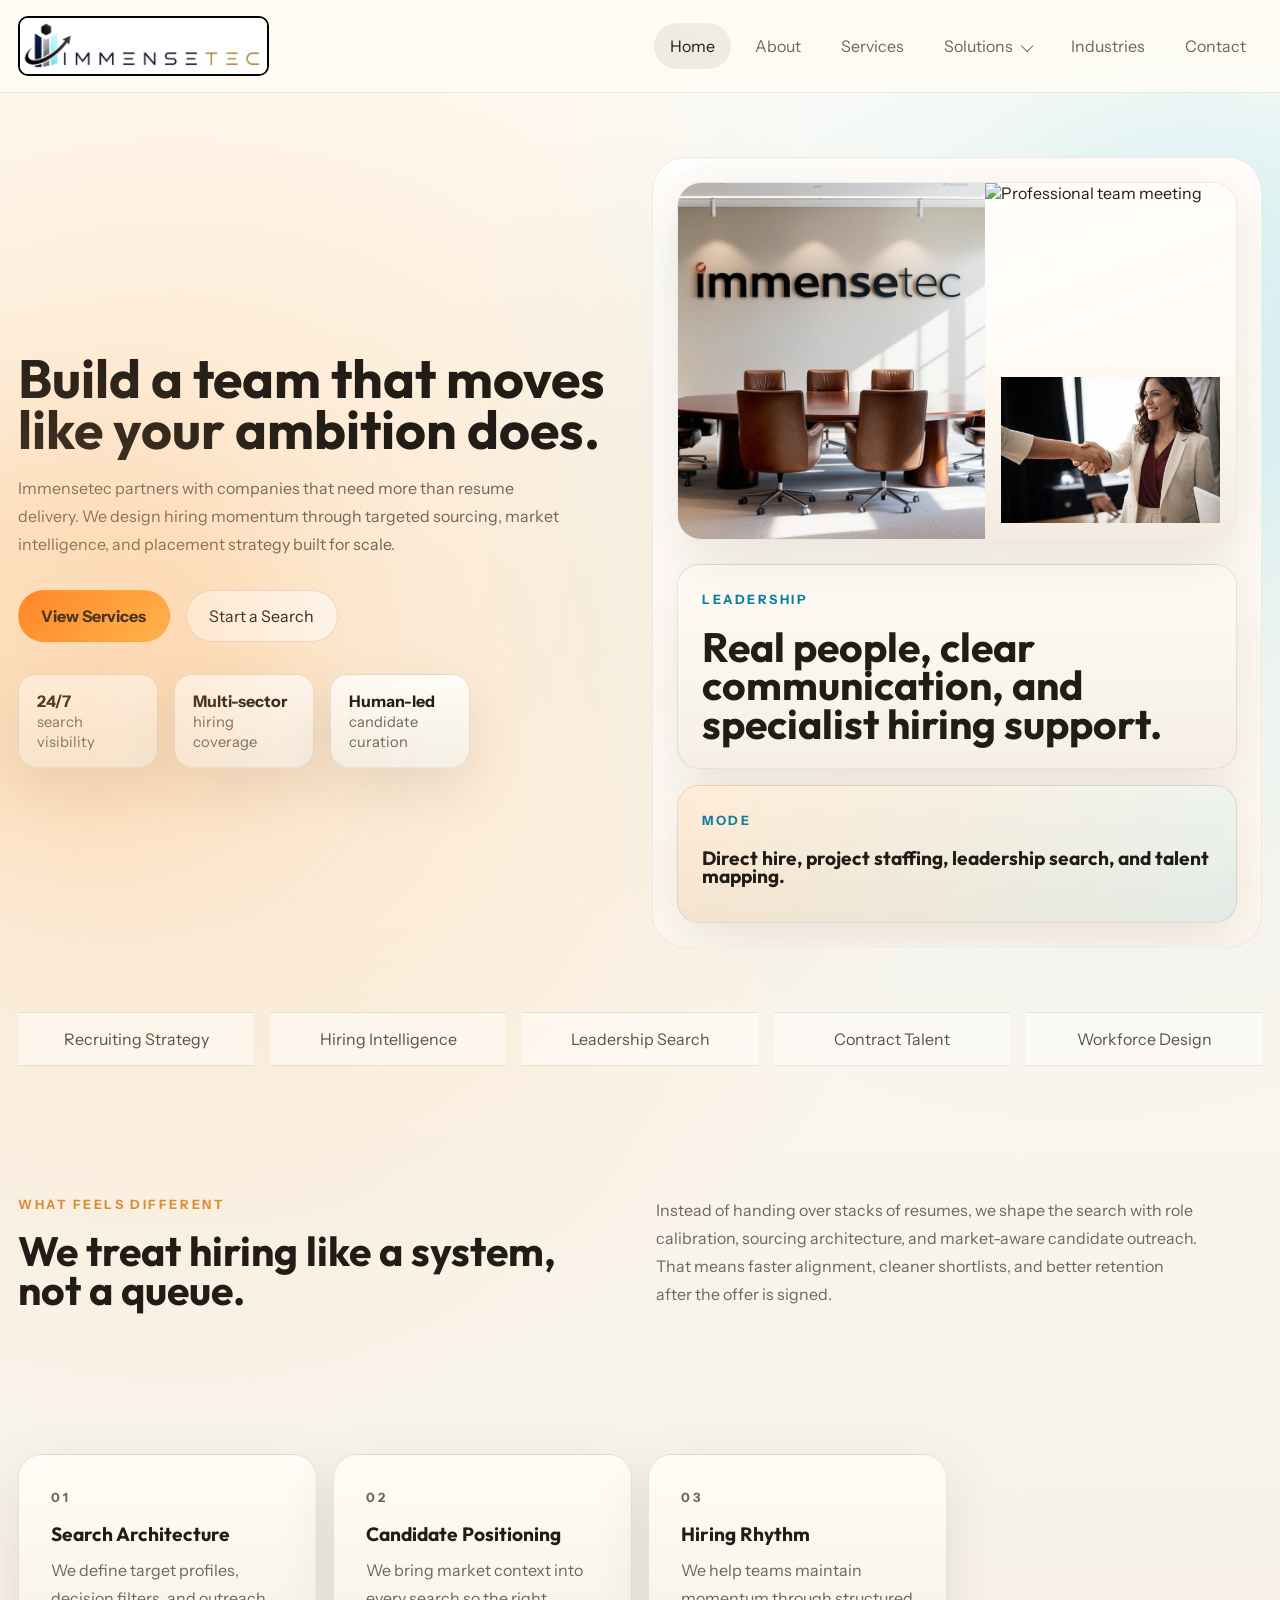
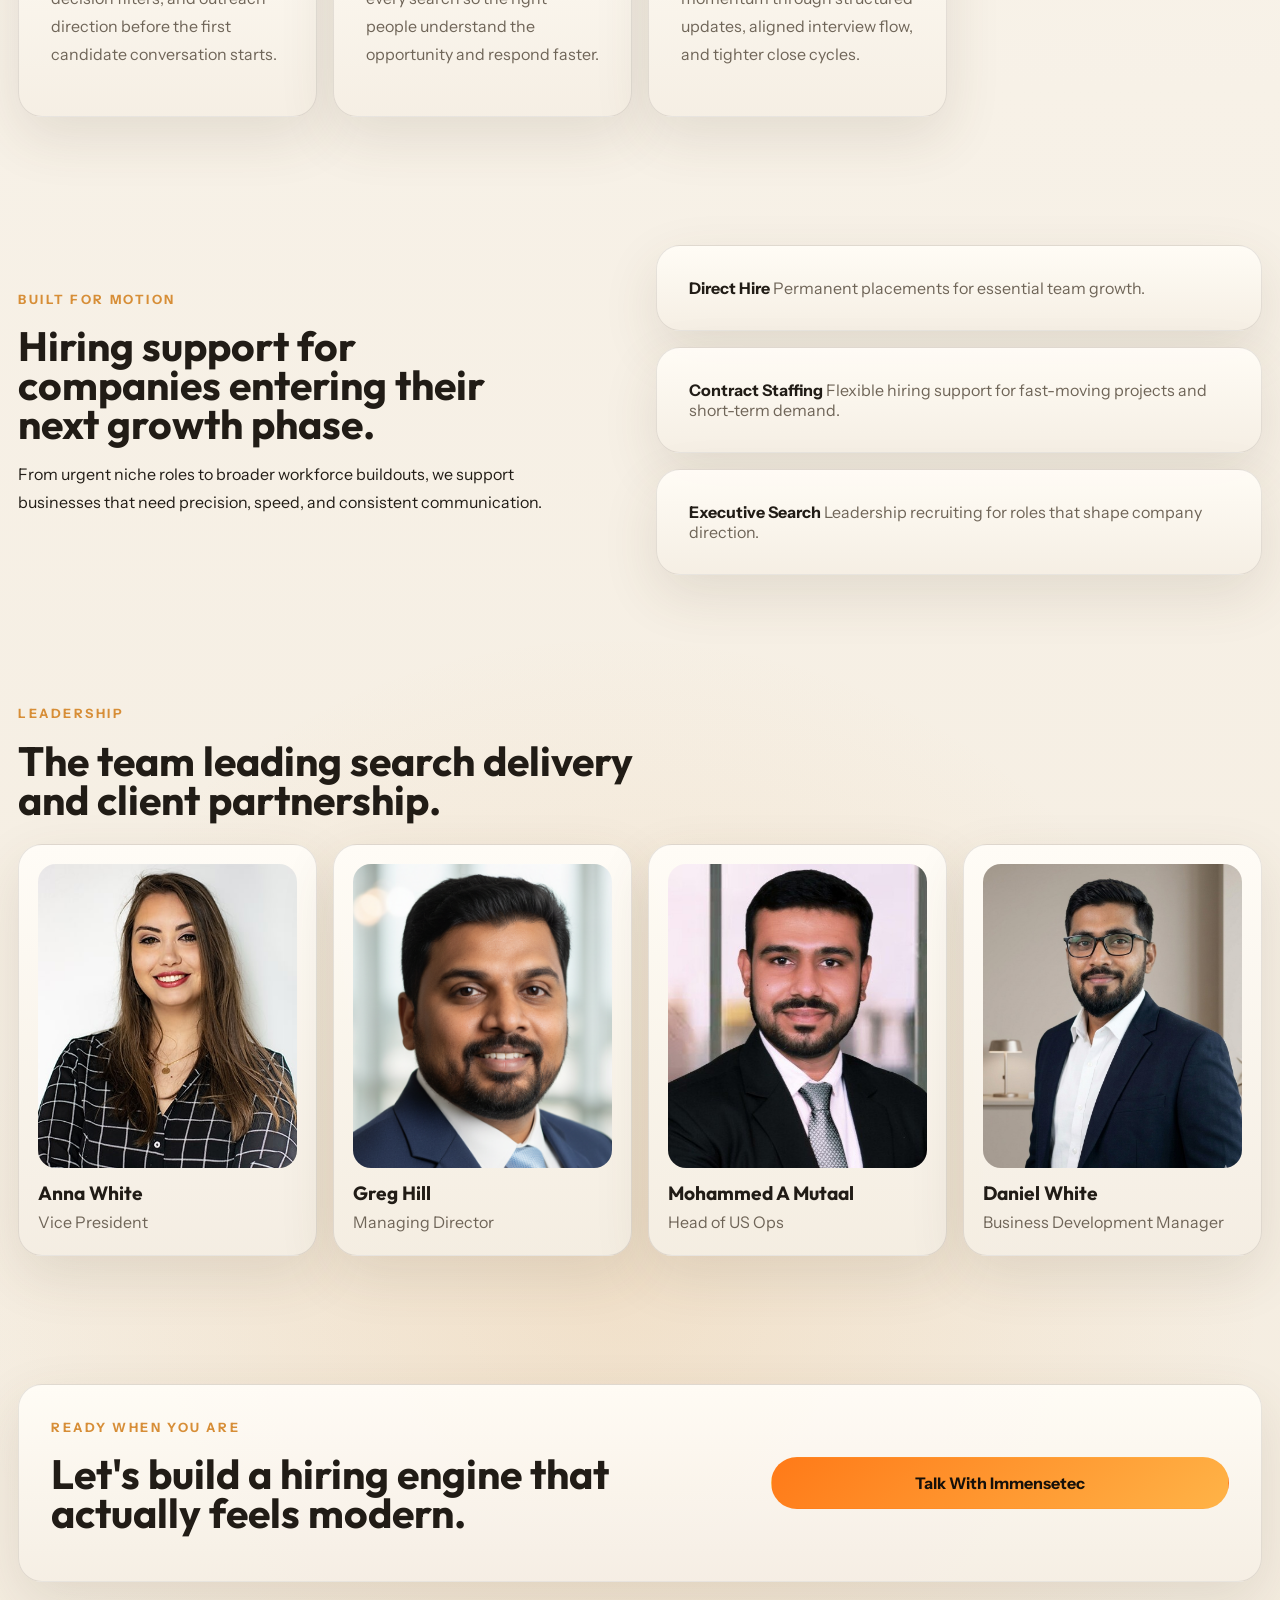
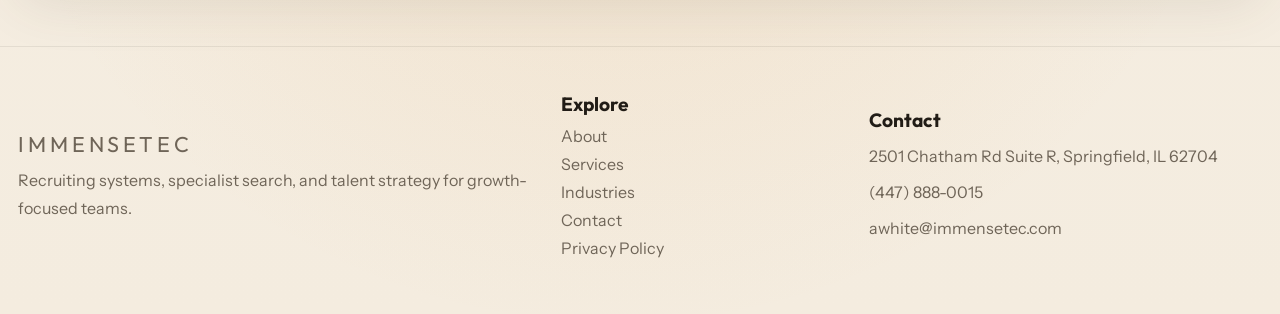
==== commit fa78f105: "Add favicon and logo ,Add hamburger to mobile Navbar menu" ====
--- a/index.html
+++ b/index.html
@@ -5,6 +5,7 @@
   <meta name="viewport" content="width=device-width, initial-scale=1.0">
   <title>Immensetec | Talent Systems for Fast-Moving Teams</title>
   <meta name="description" content="Immensetec delivers modern recruiting systems, specialist hiring support, and workforce strategy for companies ready to scale with precision.">
+  <link rel="icon" type="image/png" href="images/Favicon.png" />
   <link rel="preconnect" href="https://fonts.googleapis.com">
   <link rel="preconnect" href="https://fonts.gstatic.com" crossorigin>
   <link href="https://fonts.googleapis.com/css2?family=Outfit:wght@400;500;600;700;800&family=Instrument+Sans:wght@400;500;600;700&display=swap" rel="stylesheet">
@@ -12,9 +13,11 @@
 </head>
 <body>
   <div class="site-shell">
-    <header class="site-header">
+    <!-- <header class="site-header">
       <div class="container nav-bar">
-        <a href="index.html" class="brand">IMMENSETEC</a>
+        <a href="index.html">
+          <img src="images/logo.png" alt="Company Logo" class="logo" class="logo"  />
+        </a>
         <nav class="site-nav" aria-label="Main navigation">
           <a href="index.html" class="active">Home</a>
           <a href="about.html">About</a>
@@ -57,12 +60,12 @@
               </div>
               <div class="nav-dropdown-column">
                 <p class="nav-dropdown-title">Industry Focus</p>
-                <a href="industries.html">Manufacturing</a>
-                <a href="industries.html">Technology</a>
-                <a href="industries.html">Finance</a>
-                <a href="industries.html">Hospitality</a>
-                <a href="industries.html">Healthcare</a>
-                <a href="industries.html">Engineering</a>
+                <a href="industries.html">Industrial & Production</a>
+                <a href="industries.html">Financial Services</a>
+                <a href="industries.html">Hospitality & Guest Services</a>
+                <a href="industries.html">Healthcare & Life Sciences</a>
+                <a href="industries.html">Engineering Services</a>
+                <a href="industries.html">Infrastructure & Construction</a>
                 <a href="industries.html" class="nav-dropdown-viewall">View all</a>
               </div>
             </div>
@@ -71,8 +74,78 @@
           <a href="contact.html">Contact</a>
         </nav>
       </div>
-    </header>
-
+    </header> -->
+   <header class="site-header">
+  <div class="container nav-bar">
+    <a href="index.html" class="brand">
+      <img src="images/logo.png" alt="ImmenseTec Logo" class="logo" />
+    </a>
+
+    <button class="nav-toggle" id="navToggle" aria-label="Toggle navigation" aria-expanded="false" aria-controls="siteNav">
+      <span></span>
+      <span></span>
+      <span></span>
+    </button>
+
+    <nav class="site-nav" id="siteNav" aria-label="Main navigation">
+      <a href="index.html" class="active">Home</a>
+      <a href="about.html">About</a>
+      <a href="services.html">Services</a>
+
+      <div class="nav-dropdown">
+        <button class="nav-dropdown-toggle" type="button" aria-expanded="false" aria-controls="solutions-menu">
+          Solutions
+          <span class="nav-caret" aria-hidden="true"></span>
+        </button>
+        <div class="nav-dropdown-menu" id="solutions-menu">
+          <div class="nav-dropdown-column">
+            <p class="nav-dropdown-title">Services</p>
+            <a href="services.html">Manufacturing & Industrial</a>
+            <a href="services.html">Financial</a>
+            <a href="services.html">Healthcare & Medical</a>
+            <a href="services.html">Construction & Infrastructure</a>
+            <a href="services.html">Engineering</a>
+            <a href="services.html">Oil & Gas</a>
+          </div>
+          <div class="nav-dropdown-column nav-dropdown-column-wide">
+            <p class="nav-dropdown-title">Business Challenges</p>
+            <div class="nav-dropdown-cards">
+              <a href="services.html" class="nav-dropdown-card">
+                <strong>Direct Hire</strong>
+                <span>Targeted recruiting for essential permanent roles.</span>
+              </a>
+              <a href="services.html" class="nav-dropdown-card">
+                <strong>Permanent Hire</strong>
+                <span>Long-term placements built for stability and growth.</span>
+              </a>
+              <a href="services.html" class="nav-dropdown-card">
+                <strong>Fulltime Hire</strong>
+                <span>Full-cycle hiring support for core team expansion.</span>
+              </a>
+              <a href="services.html" class="nav-dropdown-card">
+                <strong>Resume Finder</strong>
+                <span>Focused candidate identification for hard-to-fill searches.</span>
+              </a>
+            </div>
+          </div>
+          <div class="nav-dropdown-column">
+            <p class="nav-dropdown-title">Industry Focus</p>
+            <a href="industries.html">Industrial & Production</a>
+            <a href="industries.html">Financial Services</a>
+            <a href="industries.html">Hospitality & Guest Services</a>
+            <a href="industries.html">Healthcare & Life Sciences</a>
+            <a href="industries.html">Engineering Services</a>
+            <a href="industries.html">Infrastructure & Construction</a>
+            <a href="industries.html" class="nav-dropdown-viewall">View all</a>
+          </div>
+        </div>
+      </div>
+
+      <a href="industries.html">Industries</a>
+      <a href="contact.html">Contact</a>
+    </nav>
+  </div>
+</header>
     <main>
       <section class="hero-section">
         <div class="container hero-layout">
@@ -284,5 +357,3 @@
 
 
 
-
-
--- a/styles.css
+++ b/styles.css
@@ -36,6 +36,28 @@
   min-height: 100vh;
 }
 
+.logo {
+  height: 60px;
+  width: auto;
+  max-width: 100%;
+  display: block;
+  border: 2px solid #000;
+  border-radius: 10px;
+  cursor: pointer;
+}
+
+@media (max-width: 768px) {
+  .logo {
+    height: 32px;
+  }
+}
+
+@media (max-width: 480px) {
+  .logo {
+    height: 28px;
+  }
+}
+
 a {
   color: inherit;
   text-decoration: none;
@@ -85,7 +107,7 @@
 .site-header {
   position: sticky;
   top: 0;
-  z-index: 20;
+  z-index: 40;
   background: rgba(255, 251, 244, 0.78);
   backdrop-filter: blur(18px);
   border-bottom: 1px solid rgba(33, 28, 22, 0.08);
@@ -95,14 +117,18 @@
   display: flex;
   align-items: center;
   justify-content: space-between;
+  flex-wrap: wrap;
   gap: 1rem;
   padding: 1rem 0;
 }
 
 .brand {
+  display: inline-block;
+  text-decoration: none;
   font-family: "Outfit", sans-serif;
   font-size: 1.35rem;
   letter-spacing: 0.18em;
+
 }
 
 .site-nav {
@@ -212,7 +238,7 @@
   line-height: 1;
 }
 
-.nav-dropdown-column > a,
+.nav-dropdown-column>a,
 .nav-dropdown-viewall {
   padding: 0.75rem 0.9rem;
   border-radius: 14px;
@@ -220,7 +246,7 @@
   transition: 0.2s ease;
 }
 
-.nav-dropdown-column > a:hover,
+.nav-dropdown-column>a:hover,
 .nav-dropdown-viewall:hover {
   background: rgba(33, 28, 22, 0.05);
   color: var(--text);
@@ -294,7 +320,7 @@
   max-width: min(100%, 38rem);
 }
 
-.hero-copy > * {
+.hero-copy>* {
   max-width: 100%;
 }
 
@@ -816,6 +842,7 @@
   margin-bottom: 1rem;
 }
 
+
 .site-footer h3 {
   margin-top: 0;
   margin-bottom: 0.8rem;
@@ -844,7 +871,9 @@
     min-height: 28rem;
   }
 }
+
 @media (max-width: 980px) {
+
   .hero-layout,
   .metrics-layout,
   .contact-layout,
@@ -864,7 +893,7 @@
   }
 
   .nav-bar {
-    flex-direction: column;
+    /* flex-direction: column; */
     align-items: flex-start;
   }
 
@@ -929,6 +958,7 @@
 }
 
 @media (max-width: 640px) {
+
   .hero-section,
   .content-section,
   .page-hero,
@@ -942,23 +972,21 @@
 
   .site-nav a,
   .nav-dropdown-toggle {
-    flex: 1 1 calc(50% - 0.5rem);
-    text-align: center;
-    justify-content: center;
+    flex: 0 0 auto;
+    width: 100%;
+    text-align: left;
+    justify-content: space-between;
   }
 
   .brand {
     font-size: 1.25rem;
   }
 
+
   .nav-dropdown-cards {
     grid-template-columns: 1fr;
   }
 }
-
-
-
-
 
 .industry-gallery-grid {
   display: grid;
@@ -1013,6 +1041,128 @@
   }
 }
 
-
-
-
+/* ---- Hamburger toggle (hidden on desktop) ---- */
+.nav-toggle {
+  display: none;
+  flex-direction: column;
+  justify-content: space-between;
+  width: 26px;
+  height: 18px;
+  background: none;
+  border: none;
+  cursor: pointer;
+  padding: 0;
+  z-index: 41;
+}
+
+.nav-toggle span {
+  display: block;
+  height: 2.5px;
+  width: 100%;
+  background: var(--text);
+  border-radius: 2px;
+  transition: transform 0.25s ease, opacity 0.25s ease;
+}
+
+.nav-toggle.is-open span:nth-child(1) {
+  transform: translateY(7.5px) rotate(45deg);
+}
+
+.nav-toggle.is-open span:nth-child(2) {
+  opacity: 0;
+}
+
+.nav-toggle.is-open span:nth-child(3) {
+  transform: translateY(-7.5px) rotate(-45deg);
+}
+
+/* ---- Mobile nav ---- */
+@media (max-width: 900px) {
+  .nav-toggle {
+    display: flex;
+      margin-left: auto; 
+
+  }
+
+  .site-nav {
+    position: fixed;
+    inset: 0 0 0 auto;
+    top: 0;
+    right: -100%;
+    width: min(80%, 320px);
+    height: 100vh;
+    background: rgba(255, 252, 247, 0.98);
+    backdrop-filter: blur(18px);
+    flex-direction: column;
+    align-items: flex-start;
+    flex-wrap: nowrap;
+    gap: 0.25rem;
+    padding: 5.5rem 1.25rem 2rem;
+    box-shadow: -8px 0 30px rgba(33, 28, 22, 0.12);
+    transition: right 0.3s ease;
+    z-index: 40;
+    overflow-y: auto;
+  }
+
+  .site-nav.is-open {
+    right: 0;
+  }
+
+  .site-nav a {
+    width: 100%;
+    padding: 0.9rem 1rem;
+  }
+
+  /* Dropdown becomes a stacked accordion inside the mobile panel */
+  .nav-dropdown {
+    width: 100%;
+  }
+
+  .nav-dropdown-toggle {
+    width: 100%;
+    justify-content: space-between;
+  }
+
+  .nav-dropdown-menu {
+    position: static;
+    width: 100%;
+    grid-template-columns: 1fr;
+    border-radius: 14px;
+    box-shadow: none;
+    border: none;
+    padding: 0.5rem 0 0.5rem 0.5rem;
+    background: transparent;
+    backdrop-filter: none;
+    /* let JS control visibility via is-open, disable hover trigger */
+    transform: none;
+  }
+
+  .nav-dropdown:hover .nav-dropdown-menu {
+    opacity: 0;
+    visibility: hidden;
+    pointer-events: none;
+  }
+
+  .nav-dropdown.is-open .nav-dropdown-menu {
+    opacity: 1;
+    visibility: visible;
+    pointer-events: auto;
+  }
+
+  .nav-dropdown-cards {
+    grid-template-columns: 1fr;
+  }
+
+  /* Optional: dim the page behind the open mobile panel */
+  body.nav-open::after {
+    content: "";
+    position: fixed;
+    inset: 0;
+    background: rgba(0, 0, 0, 0.35);
+    z-index: 30;
+  }
+
+  body.nav-open {
+    overflow: hidden;
+  }
+}
